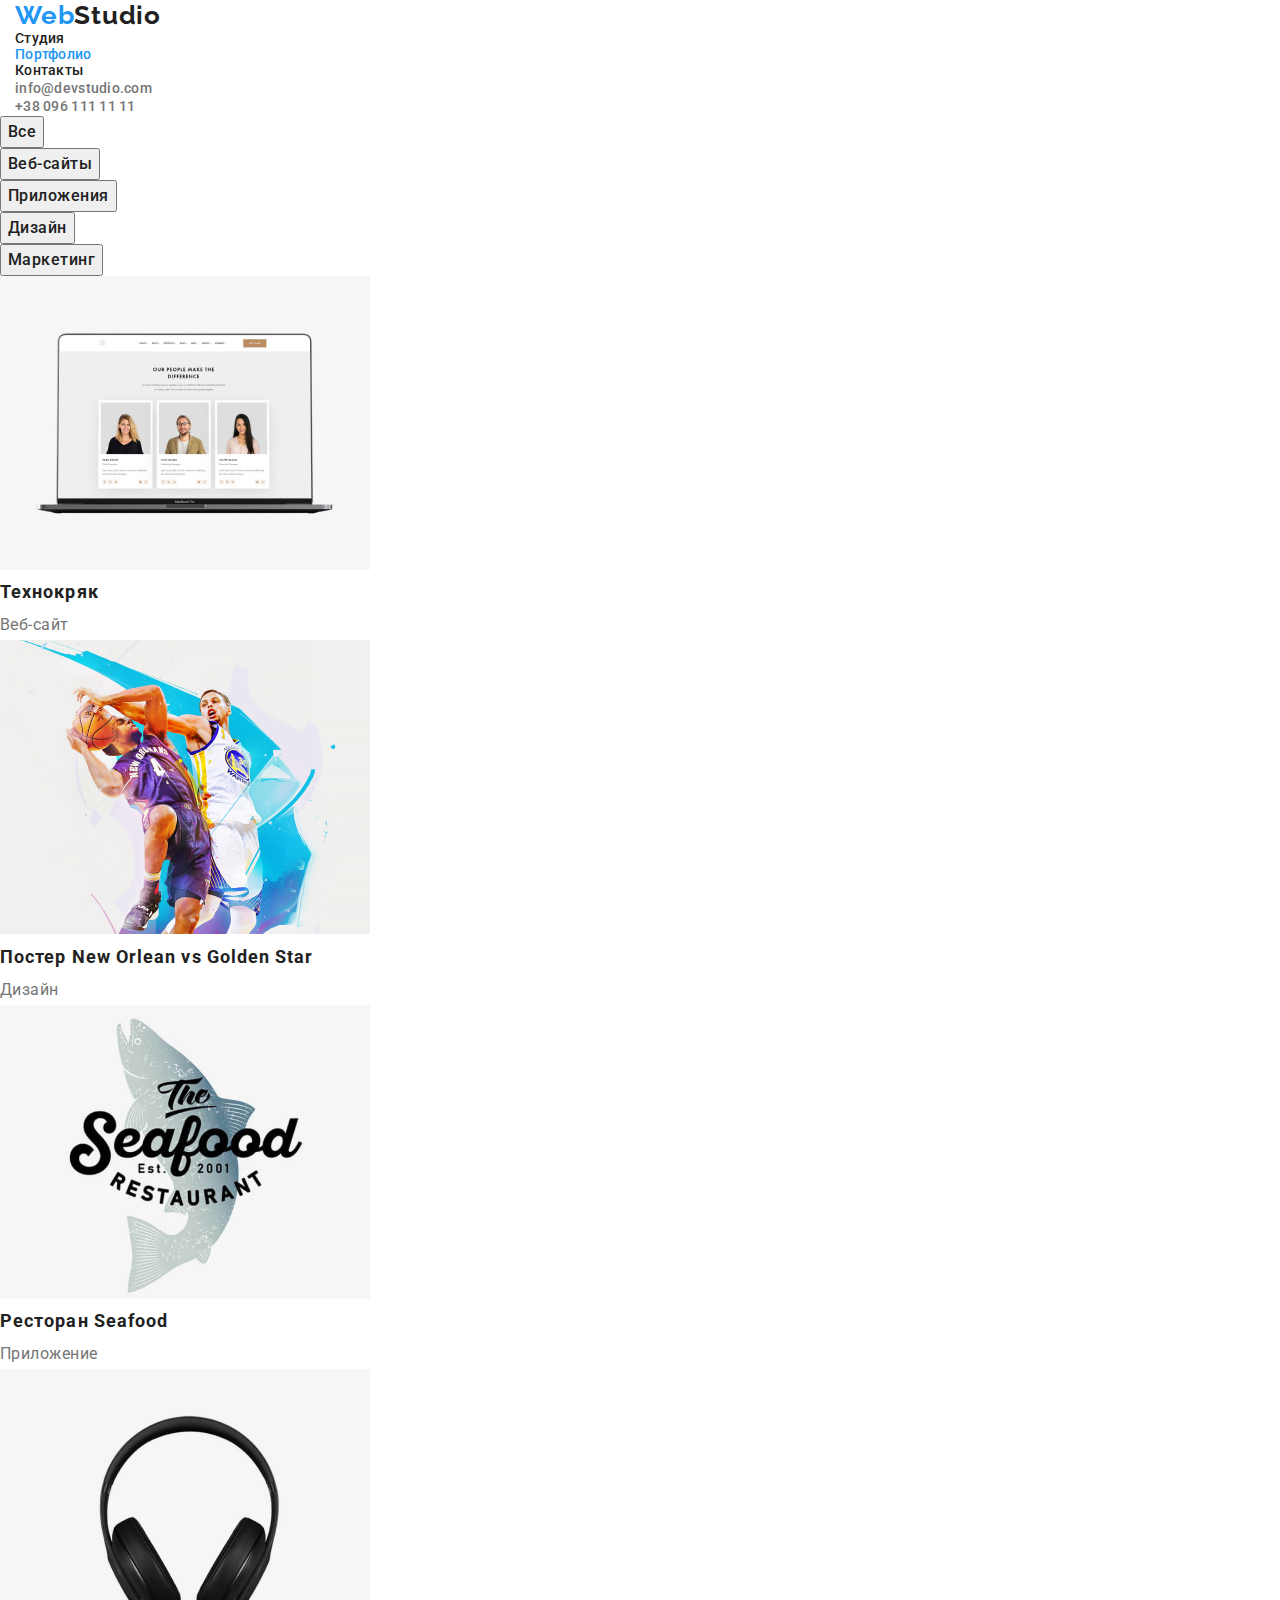
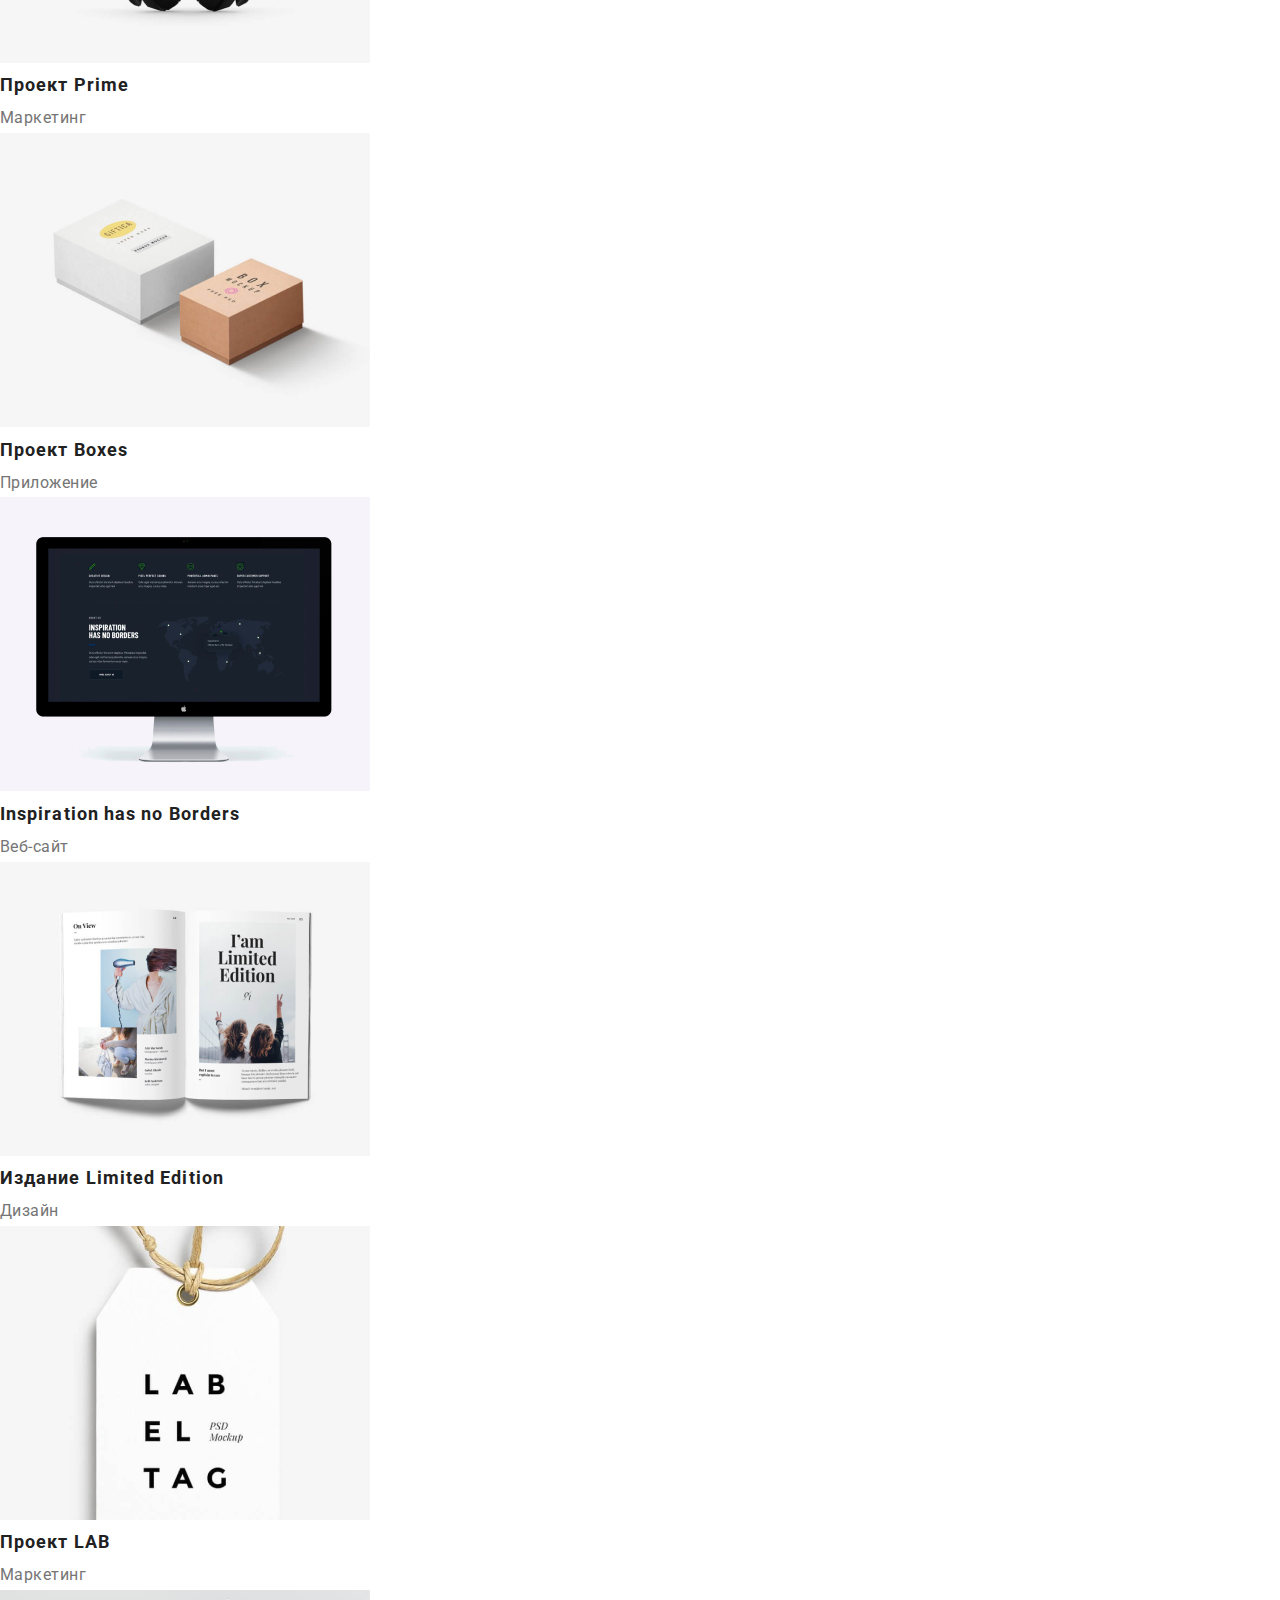
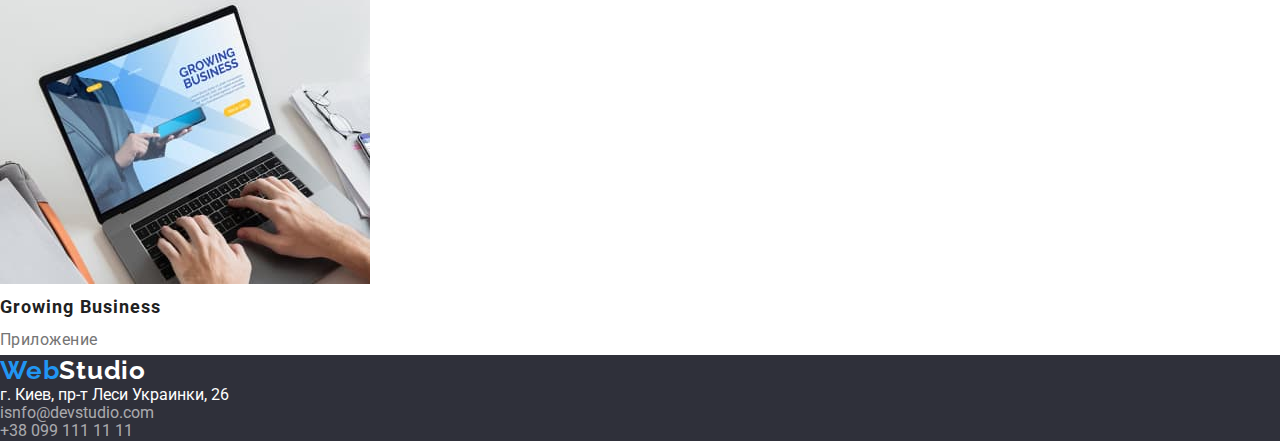
==== portfolio.html @ ba94e082 "1" ====
<!DOCTYPE html>
<html lang="ru">
  <head>
    <meta charset="UTF-8" />
    <meta http-equiv="X-UA-Compatible" content="IE=edge" />
    <meta name="viewport" content="width=device-width, initial-scale=1.0" />
    <title>Document</title>
    <link rel="preconnect" href="https://fonts.googleapis.com" />
    <link rel="preconnect" href="https://fonts.gstatic.com" crossorigin />
    <!-- <link rel="preconnect" href="https://fonts.googleapis.com" />
    <link rel="preconnect" href="https://fonts.gstatic.com" crossorigin /> -->
    <link
      href="https://fonts.googleapis.com/css2?family=Raleway:wght@700&family=Roboto:wght@400;500;700;900&display=swap"
      rel="stylesheet"
    />
    <link
      rel="stylesheet"
      href="https://cdnjs.cloudflare.com/ajax/libs/modern-normalize/1.1.0/modern-normalize.min.css"
    />
    <link rel="stylesheet" href="./css/stile.css" />
  </head>
  <body class="body">
    <header class="header">
      <div class="container">
        <nav class="navigation">
          <a href="" class="header-logo logo"
            ><span class="color-logo">Web</span>Studio</a
          >
          <ul class="header-list">
            <li class="header-item">
              <a href="./index.html" class="header-link">Студия</a>
            </li>
            <li class="header-item">
              <a href="./portfolio.html" class="header-link"
                ><span class="color-portfolio">Портфолио</span></a
              >
            </li>
            <li class="header-item">
              <a href="" class="header-link">Контакты</a>
            </li>
          </ul>
        </nav>
        <ul class="header-lis-contacts">
          <li class="header-item-contacts">
            <a href="mailto:info@devstudio.com" class="header-link-tel"
              >info@devstudio.com</a
            >
          </li>
          <li class="header-item-contacts">
            <a href="tel:+380961111111" class="header-link-tel"
              >+38 096 111 11 11</a
            >
          </li>
        </ul>
      </div>
    </header>
    <main>
      <section class="filter">
        <h1 class="visually-hidden">Фильтры</h1>
        <ul class="filter-list">
          <li class="filter-item">
            <button type="button" class="filter-btn">Все</button>
          </li>
          <li class="filter-item">
            <button type="button" class="filter-btn">Веб-сайты</button>
          </li>
          <li class="filter-item">
            <button type="button" class="filter-btn">Приложения</button>
          </li>
          <li class="filter-item">
            <button type="button" class="filter-btn">Дизайн</button>
          </li>
          <li class="filter-item">
            <button type="button" class="filter-btn">Маркетинг</button>
          </li>
        </ul>
        <ul class="content-list">
          <li class="content-item">
            <a href="">
              <img
                src="./images/Технокряк.jpg"
                alt="Фото команды проэкта"
                width="370"
                class="content-foto"
              />
              <h2 class="content-title">Технокряк</h2>
              <p class="content-text">Веб-сайт</p>
            </a>
          </li>
          <li class="content-item">
            <a href="">
              <img
                src="./images/постер.jpg"
                alt="Фото постера New Orlean vs Golden Star"
                width="370"
                class="content-foto"
              />
              <h2 class="content-title">Постер New Orlean vs Golden Star</h2>
              <p class="content-text">Дизайн</p>
            </a>
          </li>
          <li class="content-item">
            <a href="">
              <img
                src="./images/логотип.jpg"
                alt="Логотип ресторана Seafood"
                width="370"
                class="content-foto"
              />
              <h2 class="content-title">Ресторан Seafood</h2>
              <p class="content-text">Приложение</p>
            </a>
          </li>
          <li>
            <a href="">
              <img
                src="./images/наушники.jpg"
                alt="Фото наушников"
                width="370"
                class="content-foto"
              />
              <h2 class="content-title">Проект Prime</h2>
              <p class="content-text">Маркетинг</p>
            </a>
          </li>
          <li class="content-item">
            <a href="">
              <img
                src="./images/коробки.jpg"
                alt="Фото двух коробок"
                width="370"
                class="content-foto"
              />
              <h2 class="content-title">Проект Boxes</h2>
              <p class="content-text">Приложение</p>
            </a>
          </li>
          <li class="content-item">
            <a href="">
              <img
                src="./images/Экран-монитора.jpg"
                alt="Фото рабочей панели сайта"
                width="370"
                class="content-foto"
              />
              <h2 class="content-title">Inspiration has no Borders</h2>
              <p class="content-text">Веб-сайт</p>
            </a>
          </li>
          <li class="content-item">
            <a href="">
              <img
                src="./images/Страницы.jpg"
                alt="Фото двух страниц из книги"
                width="370"
                class="content-foto"
              />
              <h2 class="content-title">Издание Limited Edition</h2>
              <p class="content-text">Дизайн</p>
            </a>
          </li>
          <li class="content-item">
            <a href="">
              <img
                src="./images/Стилизованные-буквы.jpg"
                alt="Фото страницы с буквами со стилизированным шрифтом"
                width="370"
                class="content-foto"
              />
              <h2 class="content-title">Проект LAB</h2>
              <p class="content-text">Маркетинг</p>
            </a>
          </li>
          <li class="content-item">
            <a href="">
              <img
                src="./images/открытый-ноут.jpg"
                alt="Фото ноутбука с запущенным приложением"
                width="370"
                class="content-foto"
              />
              <h2 class="content-title">Growing Business</h2>
              <p class="content-text">Приложение</p>
            </a>
          </li>
        </ul>
      </section>
    </main>
    <footer class="footer">
      <a href="" class="footer-logo logo"
        ><span class="color-logo">Web</span>Studio</a
      >
      <address class="footer-address">
        <ul class="footer-list">
          <li class="footer-item">
            <a href="" class="footer-link-address"
              >г. Киев, пр-т Леси Украинки, 26</a
            >
          </li>
          <li class="footer-item">
            <a href="mailto:info@devstudio.com" class="footer-link"
              >isnfo@devstudio.com</a
            >
          </li>
          <li class="footer-item">
            <a href="tel:+380991111111" class="footer-link"
              >+38 099 111 11 11</a
            >
          </li>
        </ul>
      </address>
    </footer>
  </body>
</html>
---- css/stile.css ----
:root {
  --header-color-white: #ffffff;
  --header-color-black: #212121;
  --text-color-grey: #757575;
  --btn-color-blue: #2196f3;
  --fon-background-grey: #2f303a;
  --fon-background-white: #e5e5e5;
  --footer-link-color: rgba(255, 255, 255, 0.6);
}

.body {
  font-family: "Roboto", sans-serif;
  color: var(--text-color-grey);
}

/* index.html */
/* header */
a {
  text-decoration: none;
}

li {
  list-style-type: none;
}

p,
h1,
h2,
h3,
h4,
h5,
h6 {
  margin: 0;
}
ul {
  margin: 0;
  padding: 0;
}

.container {
  width: 1200px;
  padding-left: 15px;
  padding-right: 15px;
}
.visually-hidden {
  position: absolute;
  white-space: nowrap;
  width: 1px;
  height: 1px;
  overflow: hidden;
  border: 0;
  padding: 0;
  clip: rect(0 0 0 0);
  clip-path: inset(50%);
  margin: -1px;
}

.logo {
  font-family: "Raleway", sans-serif;
  font-weight: 700;
  font-size: 26px;
  line-height: 1.19;
  letter-spacing: 0.03em;
}

.header-logo {
  color: var(--header-color-black);
}
.color-logo {
  color: var(--btn-color-blue);
}

.header-link {
  font-weight: 500;
  font-size: 14px;
  line-height: 1.14;
  letter-spacing: 0.02em;
  color: var(--header-color-black);
}
.header-link:hover,
.header-link:focus,
.header-link:active {
  color: var(--btn-color-blue);
}

.header-link-tel {
  font-weight: 500;
  font-size: 14px;
  line-height: 1.14;
  letter-spacing: 0.02em;
  color: var(--text-color-grey);
}
.header-link-tel:hover,
.header-link-tel:focus,
.header-link-tel:active {
  color: var(--btn-color-blue);
}

.header-item {
  font-weight: 500;
  font-size: 14px;
  line-height: 1.14;
  letter-spacing: 0.02em;
  color: var(--text-color-grey);
}
/* hero */
.hero {
  background: var(--fon-background-grey);
}

.hero-title {
  font-weight: 900;
  font-size: 44px;
  line-height: 1.36;
  text-align: center;
  letter-spacing: 0.06em;
  text-transform: uppercase;
  color: var(--header-color-white);
}
.btn {
  font-family: inherit;
  font-weight: 700;
  font-size: 16px;
  line-height: 1.87;
  letter-spacing: 0.06em;
  color: var(--header-color-white);
  background-color: var(--btn-color-blue);
  cursor: pointer;
}

.btn:hover,
.filter-btn:hover,
.btn:focus,
.filter-btn:focus,
.btn:active,
.filter-btn:active {
  color: var(--header-color-white);
  background-color: var(--btn-color-blue);
}

/* benefits */

.benefits-our {
  font-weight: 700;
  font-size: 36px;
  line-height: 1.17;
  letter-spacing: 0.03em;
  color: var(--header-color-black);
}

.benefits-title {
  font-weight: 700;
  font-size: 14px;
  line-height: 1.14;
  letter-spacing: 0.03em;
  text-transform: uppercase;
  color: var(--header-color-black);
}

.benefits-text {
  font-weight: 400;
  font-size: 14px;
  line-height: 1.71;
  letter-spacing: 0.03em;
  color: var(--text-color-grey);
}
/* work */
.our-work {
  font-weight: 700;
  font-size: 36px;
  line-height: 1.17;
  letter-spacing: 0.03em;
  color: var(--header-color-black);
}

/* team */
.team-our {
  font-weight: 700;
  font-size: 36px;
  line-height: 1.17;
  letter-spacing: 0.03em;
  color: var(--header-color-black);
}
.team-name {
  font-weight: 500;
  font-size: 16px;
  line-height: 1.19;
  letter-spacing: 0.03em;
  color: var(--header-color-black);
}

.team-text {
  font-weight: 400;
  font-size: 16px;
  line-height: 1.19;
  letter-spacing: 0.03em;
  color: var(--text-color-grey);
}
/* footer */

.footer {
  background-color: var(--fon-background-grey);
}
.footer-address {
  font-style: normal;
}
.footer-link:hover,
.footer-link-address:hover,
.footer-link:focus,
.footer-link-address:focus,
.footer-link:active,
.footer-link-address:active {
  color: var(--btn-color-blue);
}
.footer-logo {
  color: var(--header-color-white);
}
.footer-link-address {
  color: var(--header-color-white);
}
.footer-link {
  color: var(--footer-link-color);
}

/* portfolio */
/* filter */
.filter-btn {
  font-family: inherit;
  font-weight: 500;
  font-size: 16px;
  line-height: 1.63;
  letter-spacing: 0.03em;
  color: #212121;
  cursor: pointer;
}

.color-portfolio {
  color: var(--btn-color-blue);
}

/* content */
.content-title {
  font-weight: 700;
  font-size: 18px;
  line-height: 2;
  letter-spacing: 0.06em;
  color: var(--header-color-black);
}
.content-text {
  font-size: 16px;
  line-height: 1.87;
  letter-spacing: 0.03em;
  color: var(--text-color-grey);
}
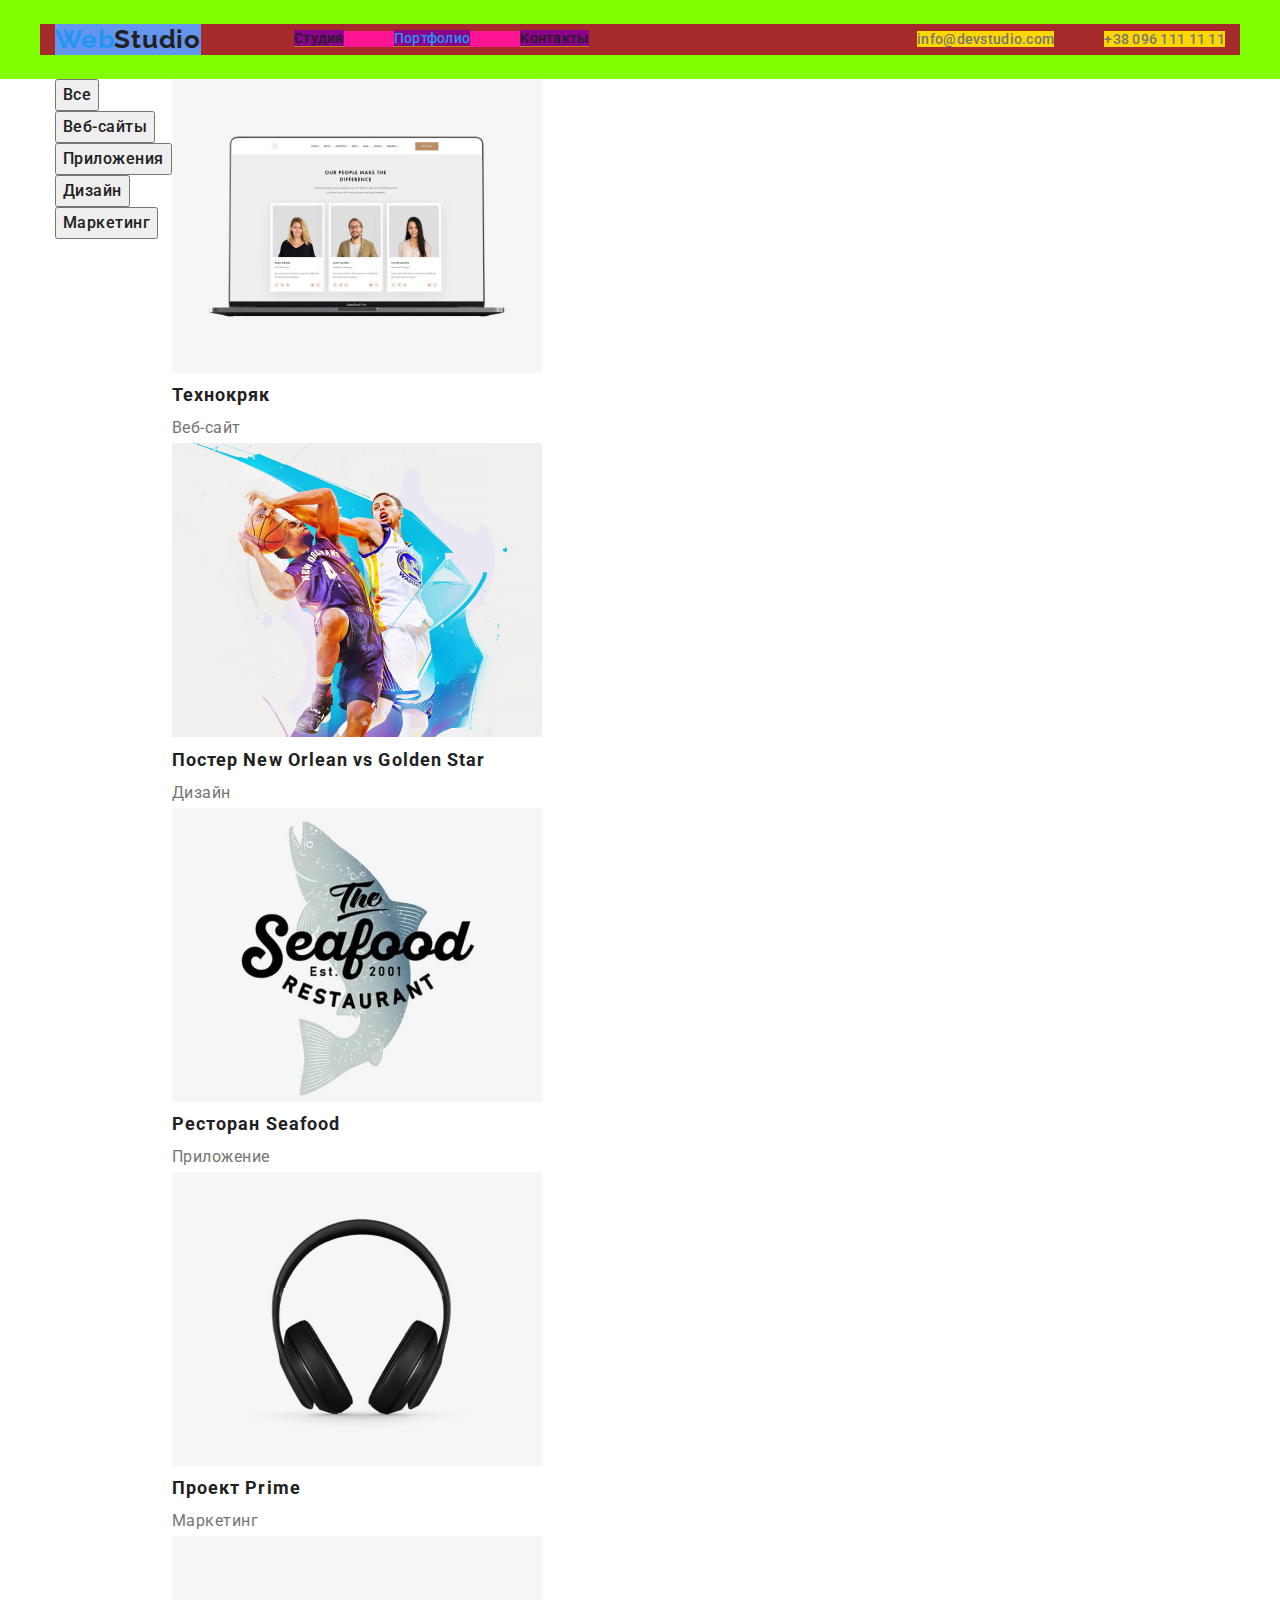
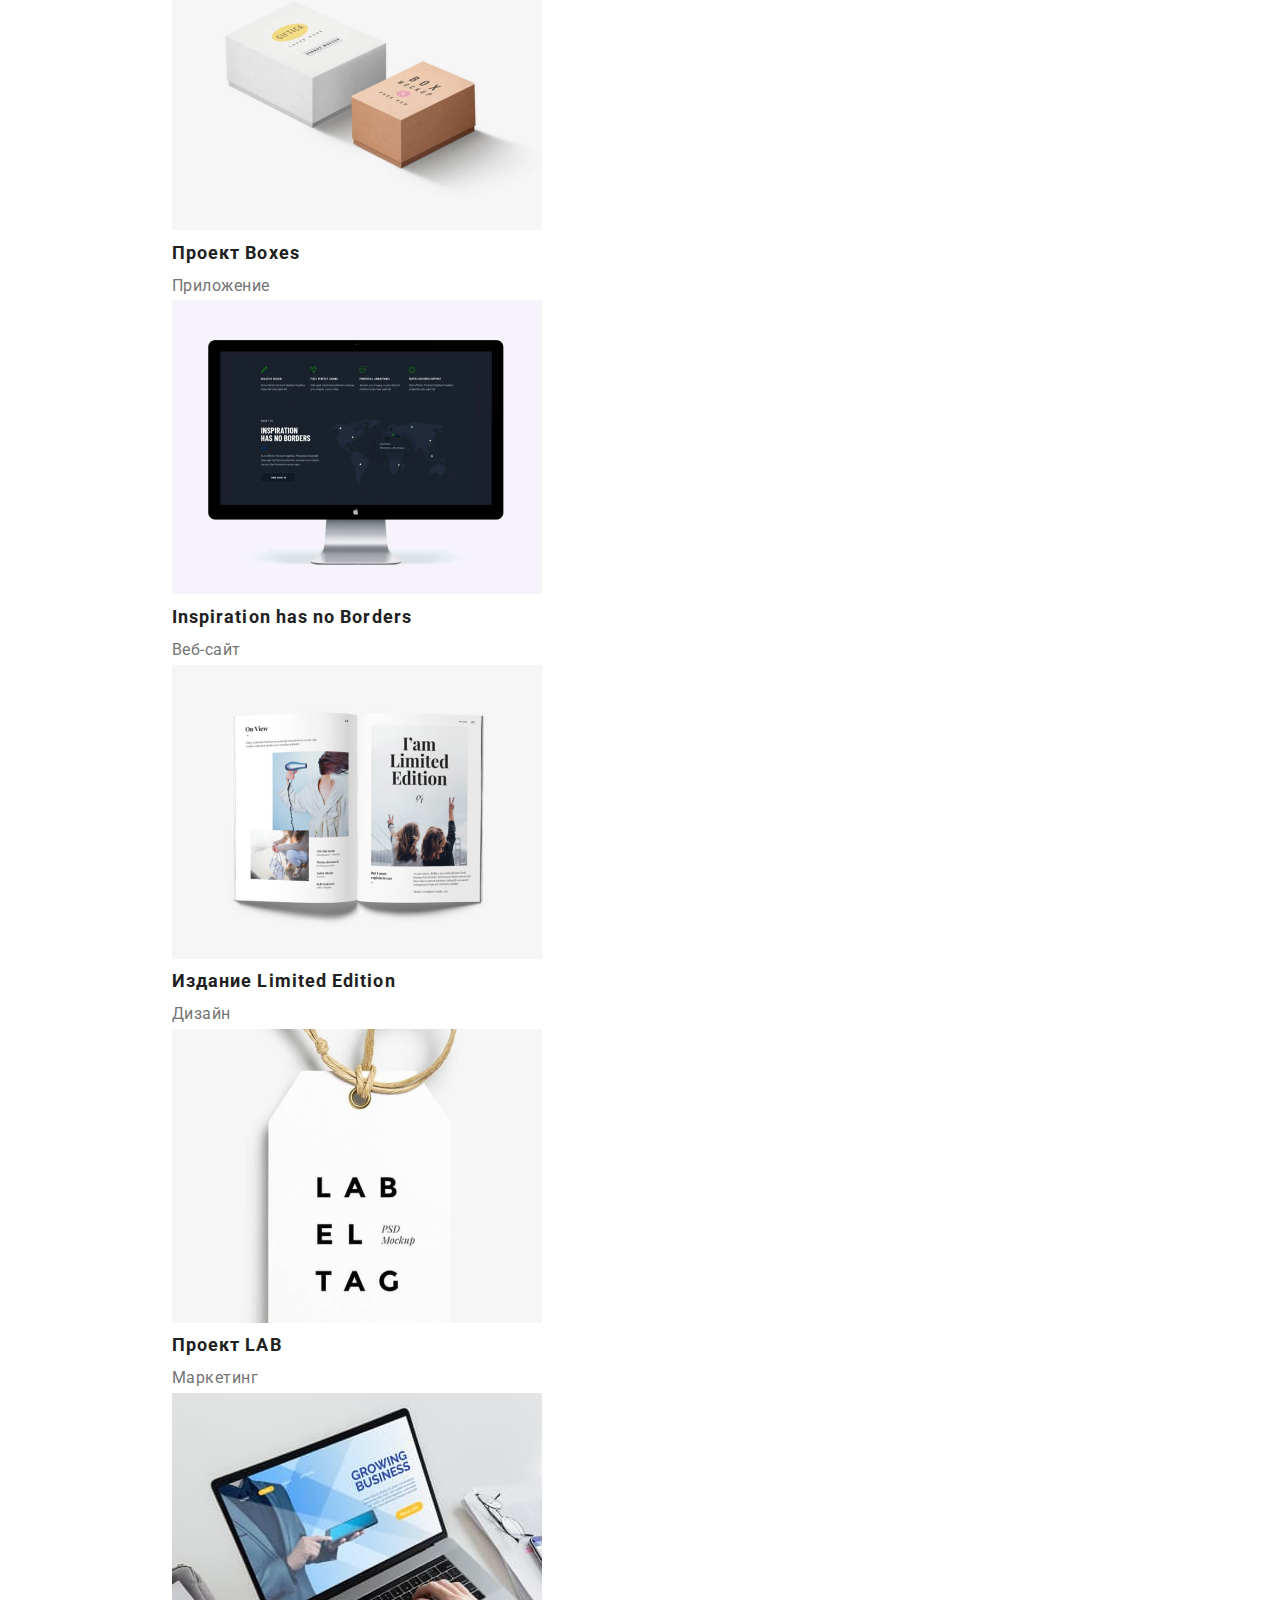
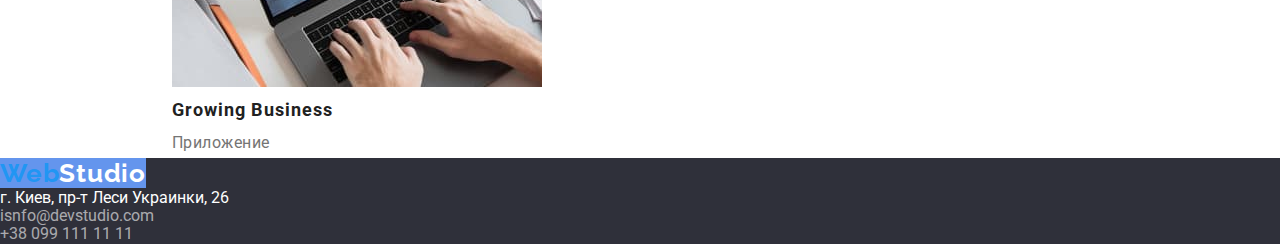
==== commit 7659fd1e: "2" ====
--- a/portfolio.html
+++ b/portfolio.html
@@ -5,17 +5,17 @@
     <meta http-equiv="X-UA-Compatible" content="IE=edge" />
     <meta name="viewport" content="width=device-width, initial-scale=1.0" />
     <title>Document</title>
+    <link
+      rel="stylesheet"
+      href="https://cdnjs.cloudflare.com/ajax/libs/modern-normalize/1.1.0/modern-normalize.min.css"
+    />
     <link rel="preconnect" href="https://fonts.googleapis.com" />
     <link rel="preconnect" href="https://fonts.gstatic.com" crossorigin />
-    <!-- <link rel="preconnect" href="https://fonts.googleapis.com" />
-    <link rel="preconnect" href="https://fonts.gstatic.com" crossorigin /> -->
+    <link rel="preconnect" href="https://fonts.googleapis.com" />
+    <link rel="preconnect" href="https://fonts.gstatic.com" crossorigin />
     <link
       href="https://fonts.googleapis.com/css2?family=Raleway:wght@700&family=Roboto:wght@400;500;700;900&display=swap"
       rel="stylesheet"
-    />
-    <link
-      rel="stylesheet"
-      href="https://cdnjs.cloudflare.com/ajax/libs/modern-normalize/1.1.0/modern-normalize.min.css"
     />
     <link rel="stylesheet" href="./css/stile.css" />
   </head>
@@ -40,7 +40,7 @@
             </li>
           </ul>
         </nav>
-        <ul class="header-lis-contacts">
+        <ul class="header-list-contacts">
           <li class="header-item-contacts">
             <a href="mailto:info@devstudio.com" class="header-link-tel"
               >info@devstudio.com</a
@@ -56,134 +56,136 @@
     </header>
     <main>
       <section class="filter">
-        <h1 class="visually-hidden">Фильтры</h1>
-        <ul class="filter-list">
-          <li class="filter-item">
-            <button type="button" class="filter-btn">Все</button>
-          </li>
-          <li class="filter-item">
-            <button type="button" class="filter-btn">Веб-сайты</button>
-          </li>
-          <li class="filter-item">
-            <button type="button" class="filter-btn">Приложения</button>
-          </li>
-          <li class="filter-item">
-            <button type="button" class="filter-btn">Дизайн</button>
-          </li>
-          <li class="filter-item">
-            <button type="button" class="filter-btn">Маркетинг</button>
-          </li>
-        </ul>
-        <ul class="content-list">
-          <li class="content-item">
-            <a href="">
-              <img
-                src="./images/Технокряк.jpg"
-                alt="Фото команды проэкта"
-                width="370"
-                class="content-foto"
-              />
-              <h2 class="content-title">Технокряк</h2>
-              <p class="content-text">Веб-сайт</p>
-            </a>
-          </li>
-          <li class="content-item">
-            <a href="">
-              <img
-                src="./images/постер.jpg"
-                alt="Фото постера New Orlean vs Golden Star"
-                width="370"
-                class="content-foto"
-              />
-              <h2 class="content-title">Постер New Orlean vs Golden Star</h2>
-              <p class="content-text">Дизайн</p>
-            </a>
-          </li>
-          <li class="content-item">
-            <a href="">
-              <img
-                src="./images/логотип.jpg"
-                alt="Логотип ресторана Seafood"
-                width="370"
-                class="content-foto"
-              />
-              <h2 class="content-title">Ресторан Seafood</h2>
-              <p class="content-text">Приложение</p>
-            </a>
-          </li>
-          <li>
-            <a href="">
-              <img
-                src="./images/наушники.jpg"
-                alt="Фото наушников"
-                width="370"
-                class="content-foto"
-              />
-              <h2 class="content-title">Проект Prime</h2>
-              <p class="content-text">Маркетинг</p>
-            </a>
-          </li>
-          <li class="content-item">
-            <a href="">
-              <img
-                src="./images/коробки.jpg"
-                alt="Фото двух коробок"
-                width="370"
-                class="content-foto"
-              />
-              <h2 class="content-title">Проект Boxes</h2>
-              <p class="content-text">Приложение</p>
-            </a>
-          </li>
-          <li class="content-item">
-            <a href="">
-              <img
-                src="./images/Экран-монитора.jpg"
-                alt="Фото рабочей панели сайта"
-                width="370"
-                class="content-foto"
-              />
-              <h2 class="content-title">Inspiration has no Borders</h2>
-              <p class="content-text">Веб-сайт</p>
-            </a>
-          </li>
-          <li class="content-item">
-            <a href="">
-              <img
-                src="./images/Страницы.jpg"
-                alt="Фото двух страниц из книги"
-                width="370"
-                class="content-foto"
-              />
-              <h2 class="content-title">Издание Limited Edition</h2>
-              <p class="content-text">Дизайн</p>
-            </a>
-          </li>
-          <li class="content-item">
-            <a href="">
-              <img
-                src="./images/Стилизованные-буквы.jpg"
-                alt="Фото страницы с буквами со стилизированным шрифтом"
-                width="370"
-                class="content-foto"
-              />
-              <h2 class="content-title">Проект LAB</h2>
-              <p class="content-text">Маркетинг</p>
-            </a>
-          </li>
-          <li class="content-item">
-            <a href="">
-              <img
-                src="./images/открытый-ноут.jpg"
-                alt="Фото ноутбука с запущенным приложением"
-                width="370"
-                class="content-foto"
-              />
-              <h2 class="content-title">Growing Business</h2>
-              <p class="content-text">Приложение</p>
-            </a>
-          </li>
-        </ul>
+        <div class="container-content">
+          <h1 class="visually-hidden">Фильтры</h1>
+          <ul class="filter-list">
+            <li class="filter-item">
+              <button type="button" class="filter-btn">Все</button>
+            </li>
+            <li class="filter-item">
+              <button type="button" class="filter-btn">Веб-сайты</button>
+            </li>
+            <li class="filter-item">
+              <button type="button" class="filter-btn">Приложения</button>
+            </li>
+            <li class="filter-item">
+              <button type="button" class="filter-btn">Дизайн</button>
+            </li>
+            <li class="filter-item">
+              <button type="button" class="filter-btn">Маркетинг</button>
+            </li>
+          </ul>
+          <ul class="content-list">
+            <li class="content-item">
+              <a href="">
+                <img
+                  src="./images/Технокряк.jpg"
+                  alt="Фото команды проэкта"
+                  width="370"
+                  class="content-foto"
+                />
+                <h2 class="content-title">Технокряк</h2>
+                <p class="content-text">Веб-сайт</p>
+              </a>
+            </li>
+            <li class="content-item">
+              <a href="">
+                <img
+                  src="./images/постер.jpg"
+                  alt="Фото постера New Orlean vs Golden Star"
+                  width="370"
+                  class="content-foto"
+                />
+                <h2 class="content-title">Постер New Orlean vs Golden Star</h2>
+                <p class="content-text">Дизайн</p>
+              </a>
+            </li>
+            <li class="content-item">
+              <a href="">
+                <img
+                  src="./images/логотип.jpg"
+                  alt="Логотип ресторана Seafood"
+                  width="370"
+                  class="content-foto"
+                />
+                <h2 class="content-title">Ресторан Seafood</h2>
+                <p class="content-text">Приложение</p>
+              </a>
+            </li>
+            <li>
+              <a href="">
+                <img
+                  src="./images/наушники.jpg"
+                  alt="Фото наушников"
+                  width="370"
+                  class="content-foto"
+                />
+                <h2 class="content-title">Проект Prime</h2>
+                <p class="content-text">Маркетинг</p>
+              </a>
+            </li>
+            <li class="content-item">
+              <a href="">
+                <img
+                  src="./images/коробки.jpg"
+                  alt="Фото двух коробок"
+                  width="370"
+                  class="content-foto"
+                />
+                <h2 class="content-title">Проект Boxes</h2>
+                <p class="content-text">Приложение</p>
+              </a>
+            </li>
+            <li class="content-item">
+              <a href="">
+                <img
+                  src="./images/Экран-монитора.jpg"
+                  alt="Фото рабочей панели сайта"
+                  width="370"
+                  class="content-foto"
+                />
+                <h2 class="content-title">Inspiration has no Borders</h2>
+                <p class="content-text">Веб-сайт</p>
+              </a>
+            </li>
+            <li class="content-item">
+              <a href="">
+                <img
+                  src="./images/Страницы.jpg"
+                  alt="Фото двух страниц из книги"
+                  width="370"
+                  class="content-foto"
+                />
+                <h2 class="content-title">Издание Limited Edition</h2>
+                <p class="content-text">Дизайн</p>
+              </a>
+            </li>
+            <li class="content-item">
+              <a href="">
+                <img
+                  src="./images/Стилизованные-буквы.jpg"
+                  alt="Фото страницы с буквами со стилизированным шрифтом"
+                  width="370"
+                  class="content-foto"
+                />
+                <h2 class="content-title">Проект LAB</h2>
+                <p class="content-text">Маркетинг</p>
+              </a>
+            </li>
+            <li class="content-item">
+              <a href="">
+                <img
+                  src="./images/открытый-ноут.jpg"
+                  alt="Фото ноутбука с запущенным приложением"
+                  width="370"
+                  class="content-foto"
+                />
+                <h2 class="content-title">Growing Business</h2>
+                <p class="content-text">Приложение</p>
+              </a>
+            </li>
+          </ul>
+        </div>
       </section>
     </main>
     <footer class="footer">
--- a/css/stile.css
+++ b/css/stile.css
@@ -13,8 +13,8 @@
   color: var(--text-color-grey);
 }
 
-/* index.html */
-/* header */
+/* different*/
+
 a {
   text-decoration: none;
 }
@@ -37,10 +37,20 @@
   padding: 0;
 }
 
+/* header */
 .container {
+  display: flex;
+  align-items: center;
   width: 1200px;
   padding-left: 15px;
   padding-right: 15px;
+  margin-left: auto;
+  margin-right: auto;
+  background-color: brown;
+}
+.navigation {
+  display: flex;
+  align-items: center;
 }
 .visually-hidden {
   position: absolute;
@@ -54,13 +64,18 @@
   clip-path: inset(50%);
   margin: -1px;
 }
-
+.header {
+  padding-top: 24px;
+  padding-bottom: 24px;
+  background-color: chartreuse;
+}
 .logo {
   font-family: "Raleway", sans-serif;
   font-weight: 700;
   font-size: 26px;
   line-height: 1.19;
   letter-spacing: 0.03em;
+  background-color: cornflowerblue;
 }
 
 .header-logo {
@@ -70,13 +85,39 @@
   color: var(--btn-color-blue);
 }
 
+.header-list {
+  display: flex;
+  margin-left: 93px;
+  background-color: deeppink;
+}
+.header-item {
+  font-weight: 500;
+  font-size: 14px;
+  line-height: 1.14;
+  letter-spacing: 0.02em;
+  color: var(--text-color-grey);
+  background-color: darkgoldenrod;
+}
+.header-list .header-item:not(:last-child) {
+  margin-right: 50px;
+}
+.header-list-contacts {
+  display: flex;
+  margin-left: auto;
+}
+.header-list-contacts .header-item-contacts:not(:last-child) {
+  margin-right: 50px;
+}
+
 .header-link {
   font-weight: 500;
   font-size: 14px;
   line-height: 1.14;
   letter-spacing: 0.02em;
   color: var(--header-color-black);
-}
+  background-color: darkmagenta;
+}
+
 .header-link:hover,
 .header-link:focus,
 .header-link:active {
@@ -89,6 +130,7 @@
   line-height: 1.14;
   letter-spacing: 0.02em;
   color: var(--text-color-grey);
+  background-color: gold;
 }
 .header-link-tel:hover,
 .header-link-tel:focus,
@@ -96,13 +138,7 @@
   color: var(--btn-color-blue);
 }
 
-.header-item {
-  font-weight: 500;
-  font-size: 14px;
-  line-height: 1.14;
-  letter-spacing: 0.02em;
-  color: var(--text-color-grey);
-}
+/* .index.html */
 /* hero */
 .hero {
   background: var(--fon-background-grey);
@@ -224,6 +260,14 @@
 
 /* portfolio */
 /* filter */
+.container-content {
+  width: 1200px;
+  padding-left: 15px;
+  padding-right: 15px;
+  margin-left: auto;
+  margin-right: auto;
+  display: flex;
+}
 .filter-btn {
   font-family: inherit;
   font-weight: 500;
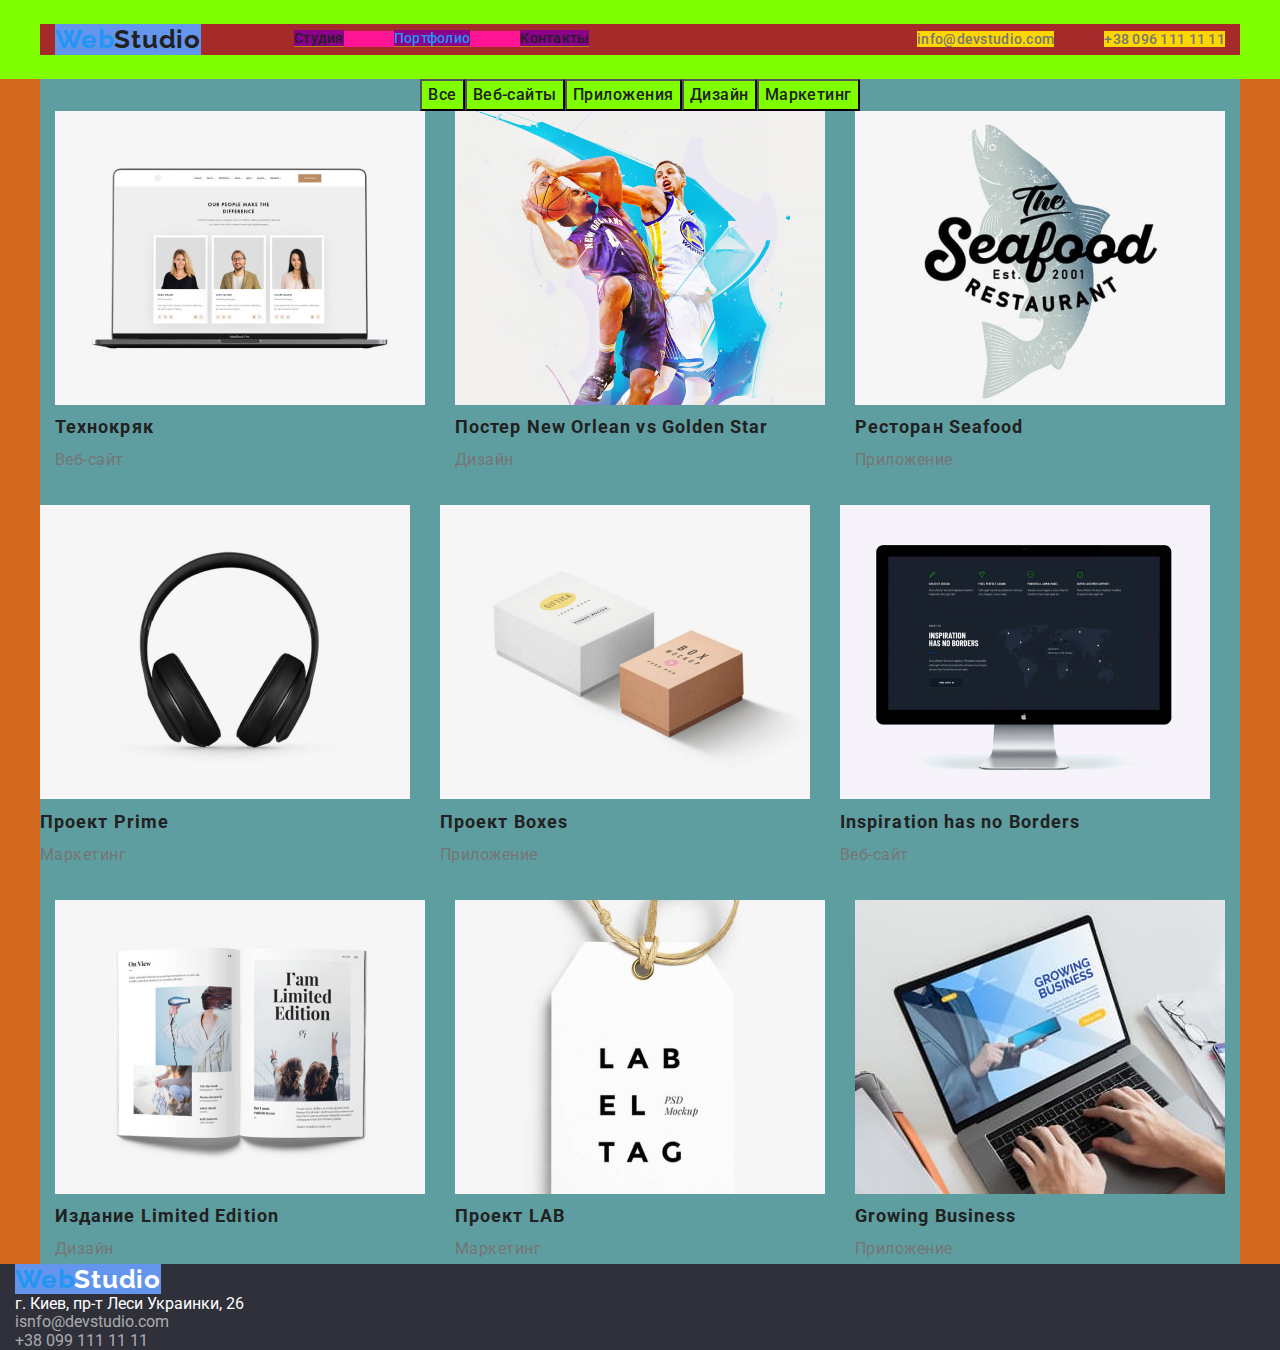
==== commit 79e438f5: "2" ====
--- a/portfolio.html
+++ b/portfolio.html
@@ -21,7 +21,7 @@
   </head>
   <body class="body">
     <header class="header">
-      <div class="container">
+      <div class="container header-container">
         <nav class="navigation">
           <a href="" class="header-logo logo"
             ><span class="color-logo">Web</span>Studio</a
@@ -59,8 +59,8 @@
         <div class="container-content">
           <h1 class="visually-hidden">Фильтры</h1>
           <ul class="filter-list">
-            <li class="filter-item">
-              <button type="button" class="filter-btn">Все</button>
+            <li class="">
+              <button type="button" class="filter-btn" c>Все</button>
             </li>
             <li class="filter-item">
               <button type="button" class="filter-btn">Веб-сайты</button>
@@ -189,28 +189,30 @@
       </section>
     </main>
     <footer class="footer">
-      <a href="" class="footer-logo logo"
-        ><span class="color-logo">Web</span>Studio</a
-      >
-      <address class="footer-address">
-        <ul class="footer-list">
-          <li class="footer-item">
-            <a href="" class="footer-link-address"
-              >г. Киев, пр-т Леси Украинки, 26</a
-            >
-          </li>
-          <li class="footer-item">
-            <a href="mailto:info@devstudio.com" class="footer-link"
-              >isnfo@devstudio.com</a
-            >
-          </li>
-          <li class="footer-item">
-            <a href="tel:+380991111111" class="footer-link"
-              >+38 099 111 11 11</a
-            >
-          </li>
-        </ul>
-      </address>
+      <div class="conteiner-footer">
+        <a href="" class="footer-logo logo"
+          ><span class="color-logo">Web</span>Studio</a
+        >
+        <address class="footer-address">
+          <ul class="footer-list">
+            <li class="footer-item">
+              <a href="" class="footer-link-address"
+                >г. Киев, пр-т Леси Украинки, 26</a
+              >
+            </li>
+            <li class="footer-item">
+              <a href="mailto:info@devstudio.com" class="footer-link"
+                >isnfo@devstudio.com</a
+              >
+            </li>
+            <li class="footer-item">
+              <a href="tel:+380991111111" class="footer-link"
+                >+38 099 111 11 11</a
+              >
+            </li>
+          </ul>
+        </address>
+      </div>
     </footer>
   </body>
 </html>
--- a/css/stile.css
+++ b/css/stile.css
@@ -48,6 +48,7 @@
   margin-right: auto;
   background-color: brown;
 }
+
 .navigation {
   display: flex;
   align-items: center;
@@ -79,6 +80,7 @@
 }
 
 .header-logo {
+  margin-right: 93px;
   color: var(--header-color-black);
 }
 .color-logo {
@@ -87,7 +89,6 @@
 
 .header-list {
   display: flex;
-  margin-left: 93px;
   background-color: deeppink;
 }
 .header-item {
@@ -232,10 +233,82 @@
   letter-spacing: 0.03em;
   color: var(--text-color-grey);
 }
+
+/* portfolio */
+/* filter */
+.filter {
+  background-color: chocolate;
+}
+.container-content {
+  width: 1200px;
+  padding-left: 15px;
+  padding-right: 15px;
+  margin-left: auto;
+  margin-right: auto;
+  background-color: cadetblue;
+}
+.filter-list {
+  display: flex;
+  flex-wrap: wrap;
+  justify-content: center;
+  align-items: center;
+}
+.filter-btn {
+  font-family: inherit;
+  font-weight: 500;
+  font-size: 16px;
+  line-height: 1.63;
+  letter-spacing: 0.03em;
+  color: #212121;
+  cursor: pointer;
+  background-color: chartreuse;
+}
+
+.color-portfolio {
+  color: var(--btn-color-blue);
+}
+
+/* content */
+.content-list {
+  display: flex;
+  flex-wrap: wrap;
+  justify-content: center;
+  margin-left: -30px;
+  margin-bottom: -30px;
+}
+.content-item {
+  width: 370px;
+  margin-left: 30px;
+  margin-bottom: 30px;
+}
+
+.content-title {
+  font-weight: 700;
+  font-size: 18px;
+  line-height: 2;
+  letter-spacing: 0.06em;
+  color: var(--header-color-black);
+}
+
+.content-text {
+  font-size: 16px;
+  line-height: 1.87;
+  letter-spacing: 0.03em;
+  color: var(--text-color-grey);
+}
+
 /* footer */
 
 .footer {
   background-color: var(--fon-background-grey);
+}
+.conteiner-footer {
+  width: 1200px;
+  padding-left: 15px;
+  padding-right: 15px;
+}
+.footer-logo {
+  margin-bottom: 20px;
 }
 .footer-address {
   font-style: normal;
@@ -257,42 +330,3 @@
 .footer-link {
   color: var(--footer-link-color);
 }
-
-/* portfolio */
-/* filter */
-.container-content {
-  width: 1200px;
-  padding-left: 15px;
-  padding-right: 15px;
-  margin-left: auto;
-  margin-right: auto;
-  display: flex;
-}
-.filter-btn {
-  font-family: inherit;
-  font-weight: 500;
-  font-size: 16px;
-  line-height: 1.63;
-  letter-spacing: 0.03em;
-  color: #212121;
-  cursor: pointer;
-}
-
-.color-portfolio {
-  color: var(--btn-color-blue);
-}
-
-/* content */
-.content-title {
-  font-weight: 700;
-  font-size: 18px;
-  line-height: 2;
-  letter-spacing: 0.06em;
-  color: var(--header-color-black);
-}
-.content-text {
-  font-size: 16px;
-  line-height: 1.87;
-  letter-spacing: 0.03em;
-  color: var(--text-color-grey);
-}
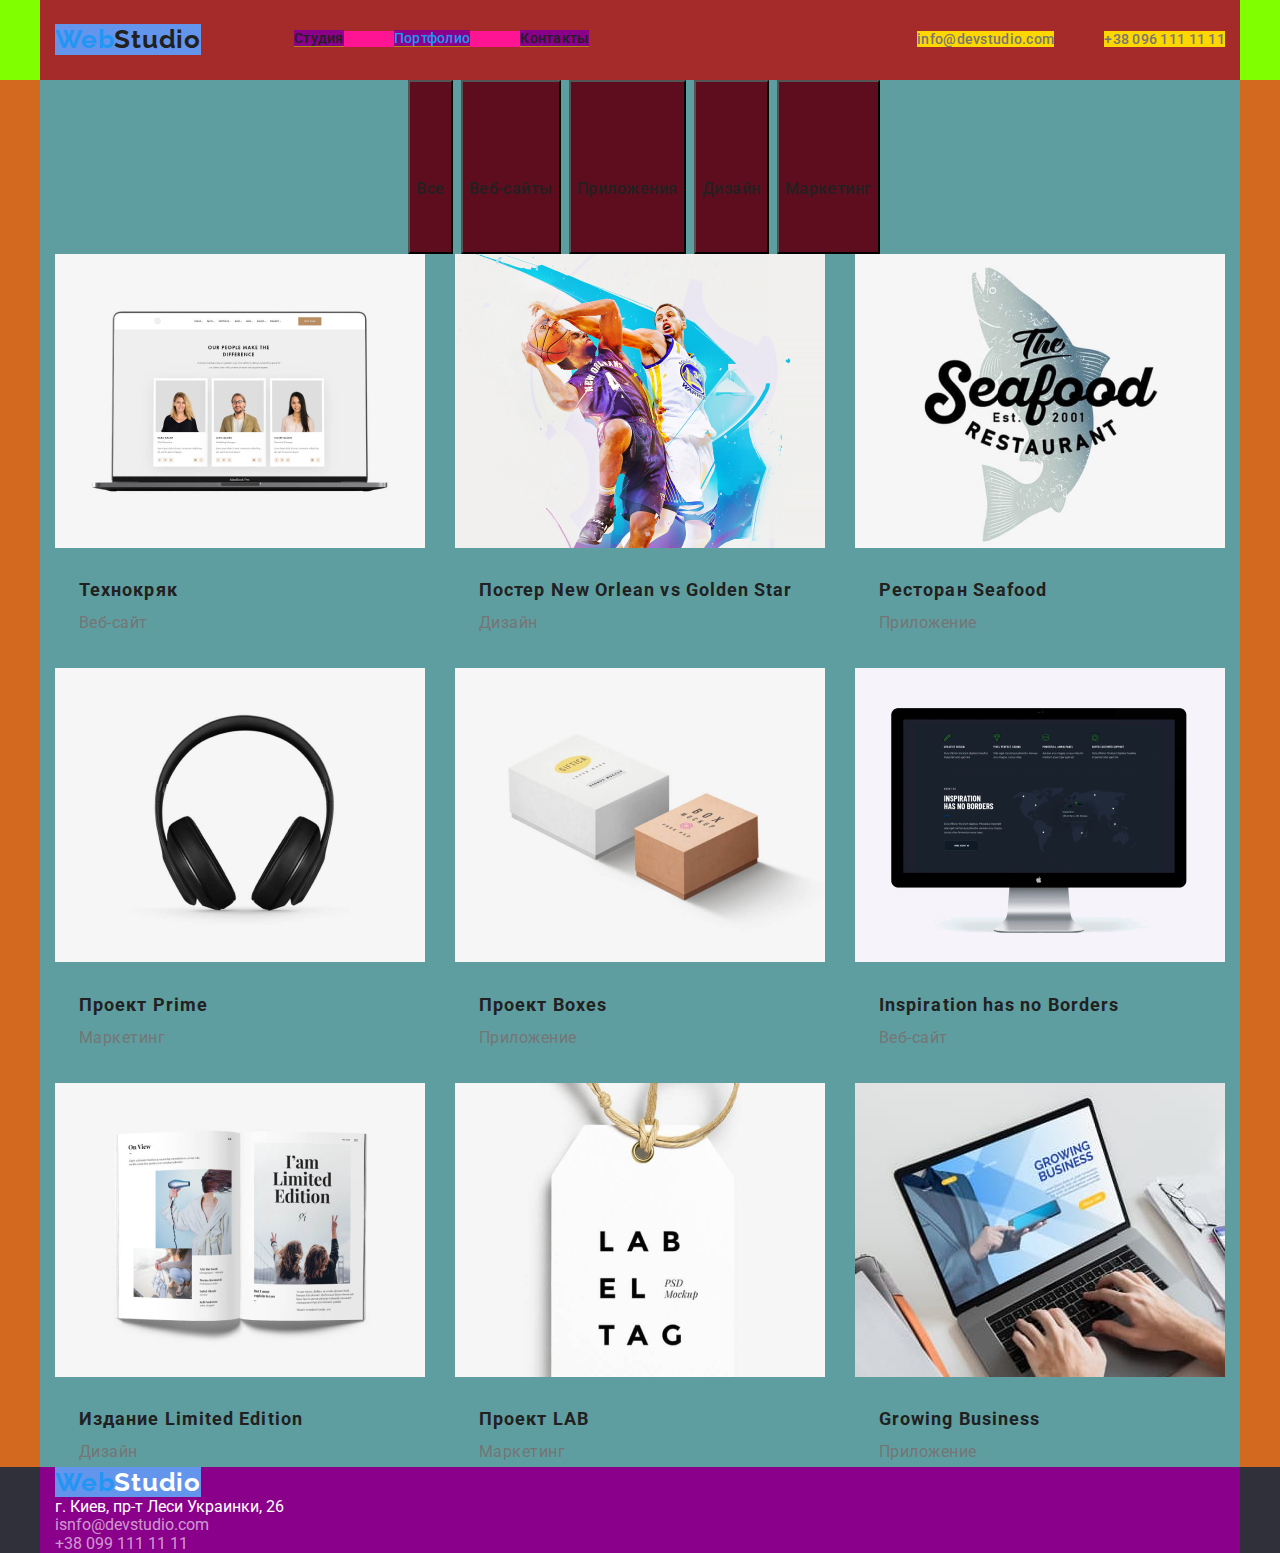
==== commit 13915398: "3" ====
--- a/portfolio.html
+++ b/portfolio.html
@@ -21,7 +21,7 @@
   </head>
   <body class="body">
     <header class="header">
-      <div class="container header-container">
+      <div class="container header-conteiner">
         <nav class="navigation">
           <a href="" class="header-logo logo"
             ><span class="color-logo">Web</span>Studio</a
@@ -32,7 +32,7 @@
             </li>
             <li class="header-item">
               <a href="./portfolio.html" class="header-link"
-                ><span class="color-portfolio">Портфолио</span></a
+                ><span class="color-studio">Портфолио</span></a
               >
             </li>
             <li class="header-item">
@@ -56,7 +56,7 @@
     </header>
     <main>
       <section class="filter">
-        <div class="container-content">
+        <div class="container container-content">
           <h1 class="visually-hidden">Фильтры</h1>
           <ul class="filter-list">
             <li class="">
@@ -112,7 +112,7 @@
                 <p class="content-text">Приложение</p>
               </a>
             </li>
-            <li>
+            <li class="content-item">
               <a href="">
                 <img
                   src="./images/наушники.jpg"
--- a/css/stile.css
+++ b/css/stile.css
@@ -14,45 +14,6 @@
 }
 
 /* different*/
-
-a {
-  text-decoration: none;
-}
-
-li {
-  list-style-type: none;
-}
-
-p,
-h1,
-h2,
-h3,
-h4,
-h5,
-h6 {
-  margin: 0;
-}
-ul {
-  margin: 0;
-  padding: 0;
-}
-
-/* header */
-.container {
-  display: flex;
-  align-items: center;
-  width: 1200px;
-  padding-left: 15px;
-  padding-right: 15px;
-  margin-left: auto;
-  margin-right: auto;
-  background-color: brown;
-}
-
-.navigation {
-  display: flex;
-  align-items: center;
-}
 .visually-hidden {
   position: absolute;
   white-space: nowrap;
@@ -65,10 +26,50 @@
   clip-path: inset(50%);
   margin: -1px;
 }
+a {
+  text-decoration: none;
+}
+
+li {
+  list-style-type: none;
+}
+
+p,
+h1,
+h2,
+h3,
+h4,
+h5,
+h6 {
+  margin: 0;
+}
+ul {
+  margin: 0;
+  padding: 0;
+}
+
+/* header */
+.container {
+  width: 1200px;
+  padding-left: 15px;
+  padding-right: 15px;
+  margin-left: auto;
+  margin-right: auto;
+}
+.header-conteiner {
+  display: flex;
+  align-items: center;
+  padding-top: 24px;
+  padding-bottom: 25px;
+  background-color: brown;
+}
 .header {
-  padding-top: 24px;
-  padding-bottom: 24px;
   background-color: chartreuse;
+}
+
+.navigation {
+  display: flex;
+  align-items: center;
 }
 .logo {
   font-family: "Raleway", sans-serif;
@@ -78,7 +79,6 @@
   letter-spacing: 0.03em;
   background-color: cornflowerblue;
 }
-
 .header-logo {
   margin-right: 93px;
   color: var(--header-color-black);
@@ -118,7 +118,9 @@
   color: var(--header-color-black);
   background-color: darkmagenta;
 }
-
+.color-studio {
+  color: var(--btn-color-blue);
+}
 .header-link:hover,
 .header-link:focus,
 .header-link:active {
@@ -240,72 +242,79 @@
   background-color: chocolate;
 }
 .container-content {
+  background-color: cadetblue;
+}
+.filter-list {
+  display: flex;
+  flex-wrap: wrap;
+  justify-content: center;
+}
+.filter-btn {
+  margin-left: 8px;
+  padding-top: 94px;
+  padding-bottom: 50px;
+  font-family: inherit;
+  font-weight: 500;
+  font-size: 16px;
+  line-height: 1.63;
+  letter-spacing: 0.03em;
+  color: #212121;
+  cursor: pointer;
+  background-color: rgb(94, 13, 31);
+}
+
+.color-portfolio {
+  color: var(--btn-color-blue);
+}
+
+.filter-list .filter-btn:not(:last-child) {
+  margin-left: 8px;
+}
+/* content */
+.content-list {
+  display: flex;
+  justify-content: space-around;
+  flex-wrap: wrap;
+  justify-content: center;
+  margin-left: -30px;
+  margin-bottom: -30px;
+}
+.content-item {
+  width: calc((100%- 90px) / 3);
+  margin-left: 30px;
+  margin-bottom: 30px;
+}
+
+.content-title {
+  padding-top: 20px;
+  padding-left: 24px;
+  font-weight: 700;
+  font-size: 18px;
+  line-height: 2;
+  letter-spacing: 0.06em;
+  color: var(--header-color-black);
+}
+
+.content-text {
+  padding-left: 24px;
+  font-size: 16px;
+  line-height: 1.87;
+  letter-spacing: 0.03em;
+  color: var(--text-color-grey);
+}
+
+/* footer */
+
+.footer {
+  background-color: var(--fon-background-grey);
+}
+.conteiner-footer {
   width: 1200px;
   padding-left: 15px;
   padding-right: 15px;
   margin-left: auto;
   margin-right: auto;
-  background-color: cadetblue;
-}
-.filter-list {
-  display: flex;
-  flex-wrap: wrap;
-  justify-content: center;
-  align-items: center;
-}
-.filter-btn {
-  font-family: inherit;
-  font-weight: 500;
-  font-size: 16px;
-  line-height: 1.63;
-  letter-spacing: 0.03em;
-  color: #212121;
-  cursor: pointer;
-  background-color: chartreuse;
-}
-
-.color-portfolio {
-  color: var(--btn-color-blue);
-}
-
-/* content */
-.content-list {
-  display: flex;
-  flex-wrap: wrap;
-  justify-content: center;
-  margin-left: -30px;
-  margin-bottom: -30px;
-}
-.content-item {
-  width: 370px;
-  margin-left: 30px;
-  margin-bottom: 30px;
-}
-
-.content-title {
-  font-weight: 700;
-  font-size: 18px;
-  line-height: 2;
-  letter-spacing: 0.06em;
-  color: var(--header-color-black);
-}
-
-.content-text {
-  font-size: 16px;
-  line-height: 1.87;
-  letter-spacing: 0.03em;
-  color: var(--text-color-grey);
-}
-
-/* footer */
-
-.footer {
-  background-color: var(--fon-background-grey);
-}
-.conteiner-footer {
-  width: 1200px;
-  padding-left: 15px;
-  padding-right: 15px;
+  background-color: darkmagenta;
 }
 .footer-logo {
   margin-bottom: 20px;
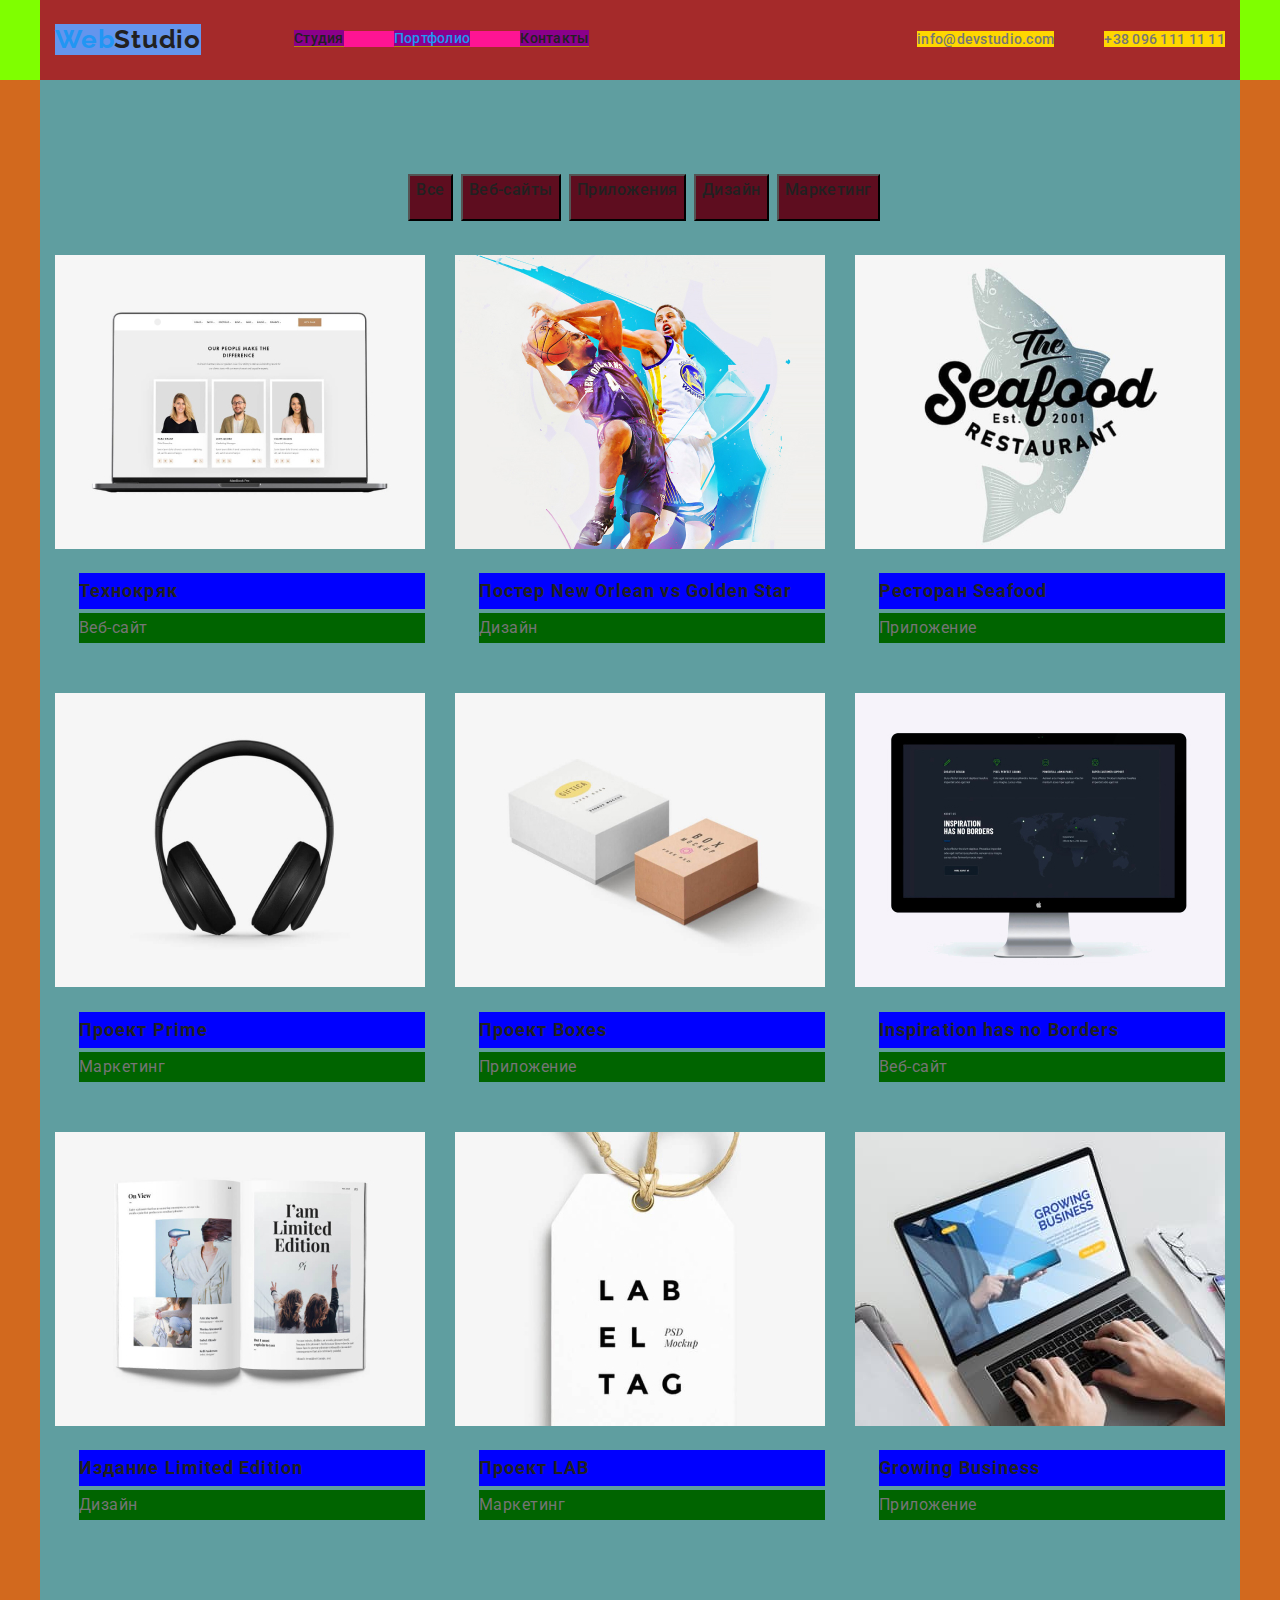
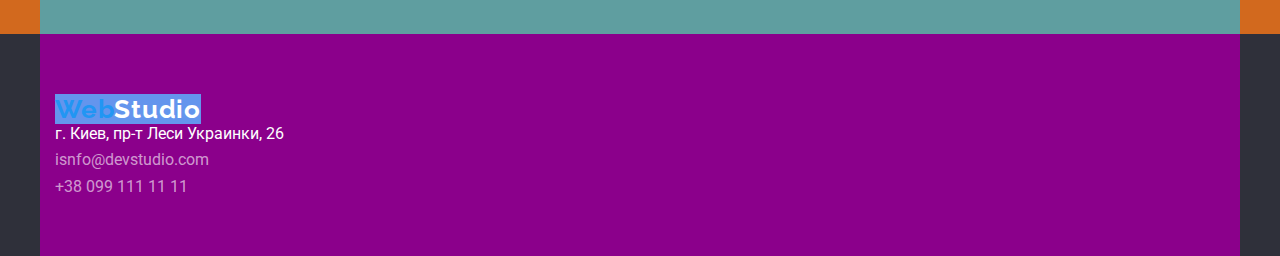
==== commit d2ea3a93: "xalf" ====
--- a/portfolio.html
+++ b/portfolio.html
@@ -205,7 +205,7 @@
                 >isnfo@devstudio.com</a
               >
             </li>
-            <li class="footer-item">
+            <li class="footer-itemfooter-item">
               <a href="tel:+380991111111" class="footer-link"
                 >+38 099 111 11 11</a
               >
--- a/css/stile.css
+++ b/css/stile.css
@@ -55,6 +55,7 @@
   padding-right: 15px;
   margin-left: auto;
   margin-right: auto;
+  background-color: darkred;
 }
 .header-conteiner {
   display: flex;
@@ -148,6 +149,10 @@
 }
 
 .hero-title {
+  width: 696px;
+  margin: 0 auto;
+  padding-top: 200px;
+  padding-bottom: 280px;
   font-weight: 900;
   font-size: 44px;
   line-height: 1.36;
@@ -157,6 +162,9 @@
   color: var(--header-color-white);
 }
 .btn {
+  display: inline-block;
+  width: 200px;
+  margin: 0 auto;
   font-family: inherit;
   font-weight: 700;
   font-size: 16px;
@@ -242,17 +250,19 @@
   background-color: chocolate;
 }
 .container-content {
+  padding-top: 94px;
+  padding-bottom: 94px;
   background-color: cadetblue;
 }
 .filter-list {
   display: flex;
   flex-wrap: wrap;
   justify-content: center;
+  margin-bottom: 34px;
 }
 .filter-btn {
   margin-left: 8px;
-  padding-top: 94px;
-  padding-bottom: 50px;
+  padding-bottom: 16px;
   font-family: inherit;
   font-weight: 500;
   font-size: 16px;
@@ -286,21 +296,25 @@
 }
 
 .content-title {
-  padding-top: 20px;
-  padding-left: 24px;
+  margin-top: 20px;
+  margin-bottom: 4px;
+  margin-left: 24px;
   font-weight: 700;
   font-size: 18px;
   line-height: 2;
   letter-spacing: 0.06em;
   color: var(--header-color-black);
+  background-color: blue;
 }
 
 .content-text {
-  padding-left: 24px;
+  margin-left: 24px;
+  margin-bottom: 20px;
   font-size: 16px;
   line-height: 1.87;
   letter-spacing: 0.03em;
   color: var(--text-color-grey);
+  background-color: darkgreen;
 }
 
 /* footer */
@@ -312,6 +326,8 @@
   width: 1200px;
   padding-left: 15px;
   padding-right: 15px;
+  padding-bottom: 60px;
+  padding-top: 60px;
   margin-left: auto;
   margin-right: auto;
   background-color: darkmagenta;
@@ -322,6 +338,10 @@
 .footer-address {
   font-style: normal;
 }
+.footer-item:not(:last-child) {
+  margin-bottom: 8px;
+}
+
 .footer-link:hover,
 .footer-link-address:hover,
 .footer-link:focus,
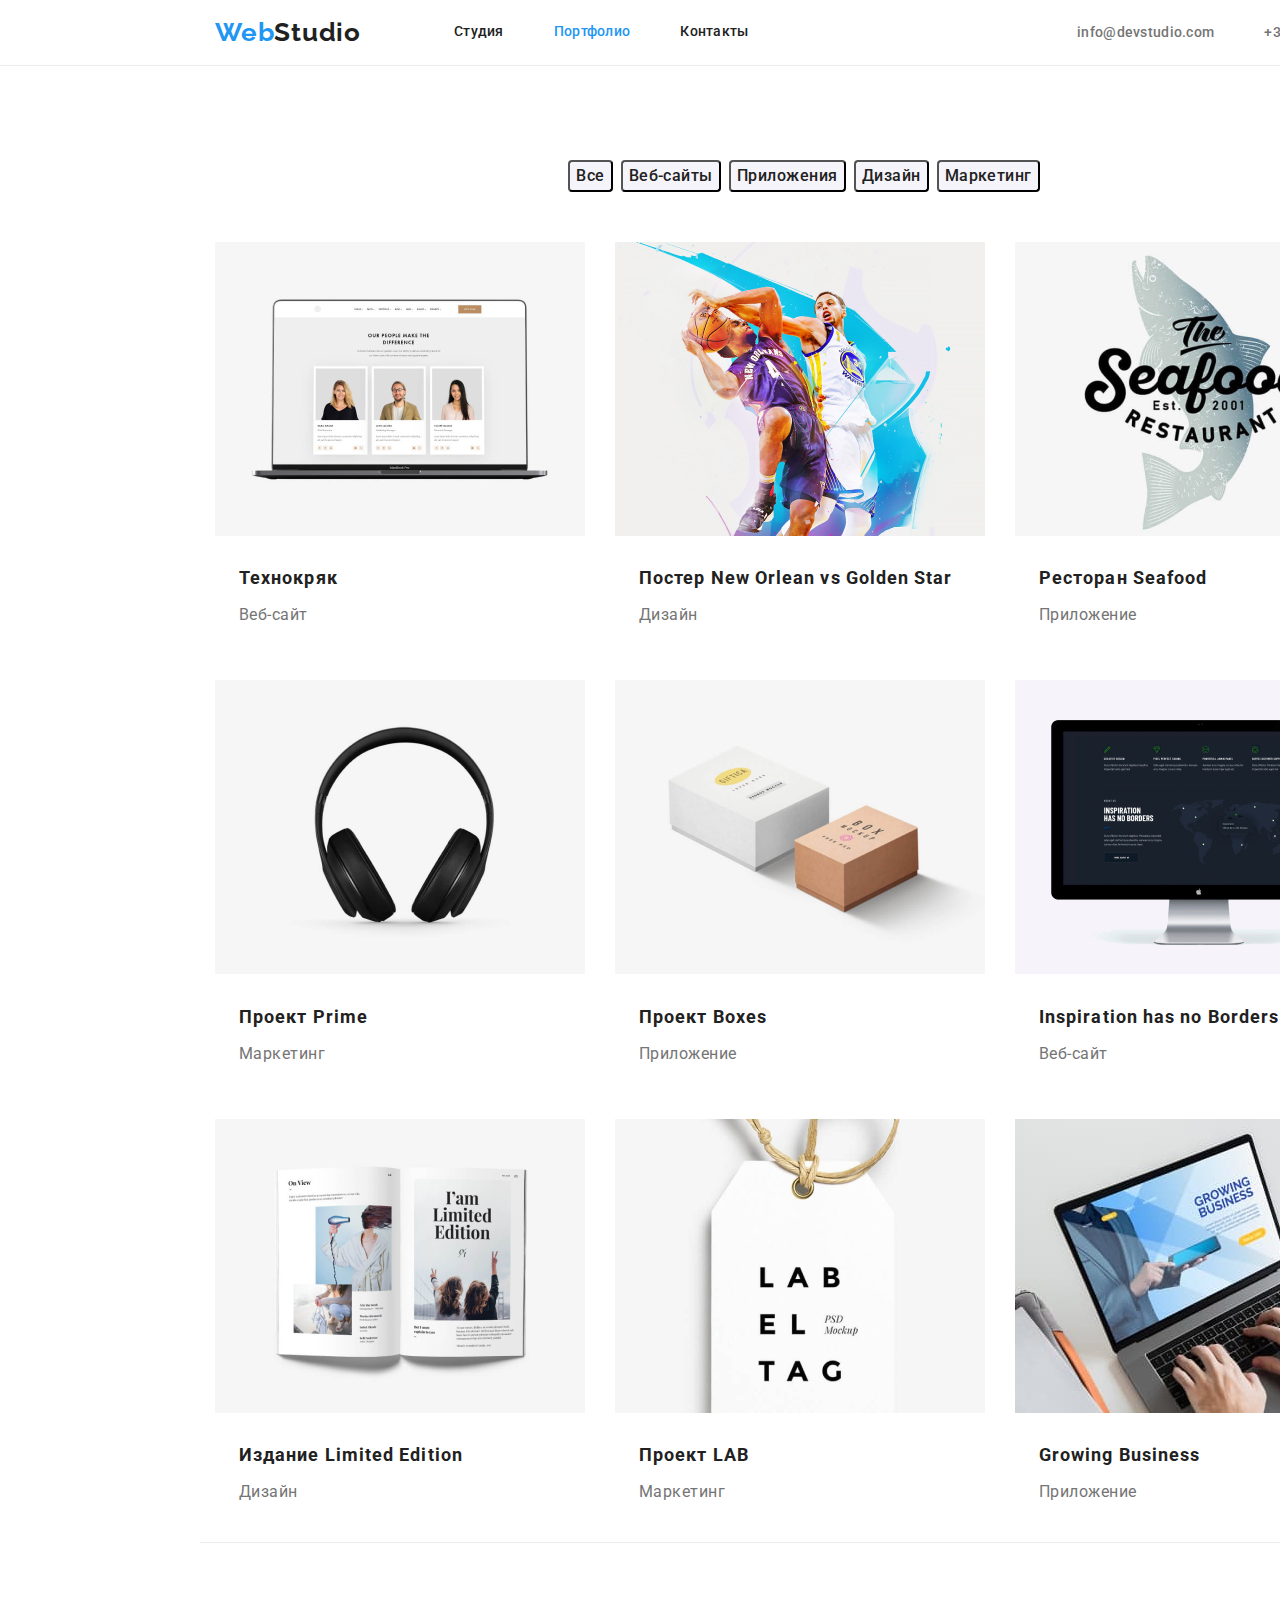
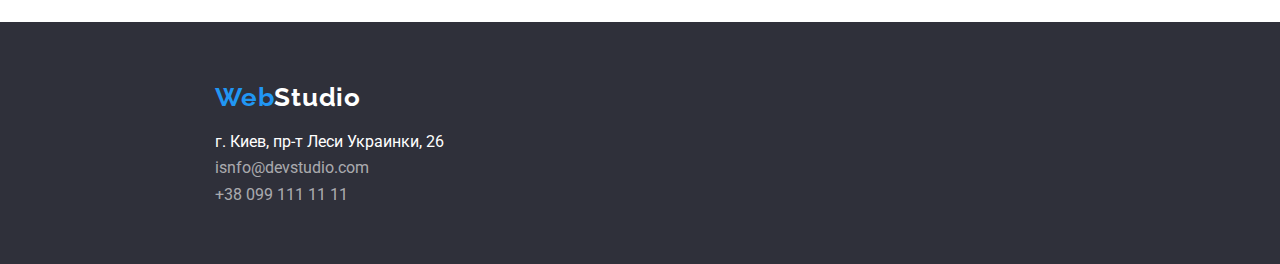
==== commit 59746b8e: "Finish" ====
--- a/portfolio.html
+++ b/portfolio.html
@@ -60,7 +60,7 @@
           <h1 class="visually-hidden">Фильтры</h1>
           <ul class="filter-list">
             <li class="">
-              <button type="button" class="filter-btn" c>Все</button>
+              <button type="button" class="filter-btn">Все</button>
             </li>
             <li class="filter-item">
               <button type="button" class="filter-btn">Веб-сайты</button>
@@ -205,7 +205,7 @@
                 >isnfo@devstudio.com</a
               >
             </li>
-            <li class="footer-itemfooter-item">
+            <li class="footer-item">
               <a href="tel:+380991111111" class="footer-link"
                 >+38 099 111 11 11</a
               >
--- a/css/stile.css
+++ b/css/stile.css
@@ -55,17 +55,14 @@
   padding-right: 15px;
   margin-left: auto;
   margin-right: auto;
-  background-color: darkred;
 }
 .header-conteiner {
   display: flex;
   align-items: center;
-  padding-top: 24px;
-  padding-bottom: 25px;
-  background-color: brown;
 }
 .header {
-  background-color: chartreuse;
+  width: 1600px;
+  border-bottom: 1px solid #ececec;
 }
 
 .navigation {
@@ -78,7 +75,6 @@
   font-size: 26px;
   line-height: 1.19;
   letter-spacing: 0.03em;
-  background-color: cornflowerblue;
 }
 .header-logo {
   margin-right: 93px;
@@ -90,7 +86,6 @@
 
 .header-list {
   display: flex;
-  background-color: deeppink;
 }
 .header-item {
   font-weight: 500;
@@ -98,7 +93,6 @@
   line-height: 1.14;
   letter-spacing: 0.02em;
   color: var(--text-color-grey);
-  background-color: darkgoldenrod;
 }
 .header-list .header-item:not(:last-child) {
   margin-right: 50px;
@@ -112,12 +106,14 @@
 }
 
 .header-link {
+  display: block;
+  padding-top: 24px;
+  padding-bottom: 25px;
   font-weight: 500;
   font-size: 14px;
   line-height: 1.14;
   letter-spacing: 0.02em;
   color: var(--header-color-black);
-  background-color: darkmagenta;
 }
 .color-studio {
   color: var(--btn-color-blue);
@@ -129,12 +125,12 @@
 }
 
 .header-link-tel {
+  display: block;
   font-weight: 500;
   font-size: 14px;
   line-height: 1.14;
   letter-spacing: 0.02em;
   color: var(--text-color-grey);
-  background-color: gold;
 }
 .header-link-tel:hover,
 .header-link-tel:focus,
@@ -145,26 +141,35 @@
 /* .index.html */
 /* hero */
 .hero {
+  width: 1600px;
   background: var(--fon-background-grey);
 }
 
+.container-hero {
+  padding-top: 200px;
+  padding-bottom: 200px;
+}
 .hero-title {
+  display: block;
   width: 696px;
   margin: 0 auto;
-  padding-top: 200px;
-  padding-bottom: 280px;
+  text-align: center;
   font-weight: 900;
   font-size: 44px;
   line-height: 1.36;
-  text-align: center;
   letter-spacing: 0.06em;
   text-transform: uppercase;
   color: var(--header-color-white);
 }
+
 .btn {
-  display: inline-block;
+  display: block;
   width: 200px;
   margin: 0 auto;
+  text-align: center;
+  margin-top: 30px;
+  border-radius: 4px;
+
   font-family: inherit;
   font-weight: 700;
   font-size: 16px;
@@ -186,6 +191,9 @@
 }
 
 /* benefits */
+.benefits {
+  width: 1600px;
+}
 
 .benefits-our {
   font-weight: 700;
@@ -194,8 +202,16 @@
   letter-spacing: 0.03em;
   color: var(--header-color-black);
 }
-
+.benefits-list {
+  display: flex;
+  padding-top: 94px;
+  padding-bottom: 74px;
+}
+.benefits-item:not(:last-child) {
+  margin-right: 30px;
+}
 .benefits-title {
+  margin-bottom: 10px;
   font-weight: 700;
   font-size: 14px;
   line-height: 1.14;
@@ -212,31 +228,66 @@
   color: var(--text-color-grey);
 }
 /* work */
+.work {
+  width: 1600px;
+}
+
 .our-work {
+  text-align: center;
+  padding-bottom: 50px;
   font-weight: 700;
   font-size: 36px;
   line-height: 1.17;
   letter-spacing: 0.03em;
   color: var(--header-color-black);
 }
-
+.work-list {
+  display: flex;
+  padding-bottom: 94px;
+}
+.work-item:not(:last-child) {
+  margin-right: 30px;
+}
 /* team */
+.team {
+  width: 1600px;
+}
 .team-our {
+  padding-top: 94px;
+  padding-bottom: 50px;
+  text-align: center;
   font-weight: 700;
   font-size: 36px;
   line-height: 1.17;
   letter-spacing: 0.03em;
   color: var(--header-color-black);
 }
+.team-list {
+  display: flex;
+}
+.team-item {
+  padding-bottom: 94px;
+}
+.team-item:not(:last-child) {
+  margin-right: 30px;
+}
+
 .team-name {
+  margin-top: 30px;
+  text-align: center;
   font-weight: 500;
   font-size: 16px;
   line-height: 1.19;
   letter-spacing: 0.03em;
   color: var(--header-color-black);
 }
+.team-list:not(:last-child) {
+  margin-right: 30px;
+}
 
 .team-text {
+  text-align: center;
+  margin-top: 10px;
   font-weight: 400;
   font-size: 16px;
   line-height: 1.19;
@@ -247,30 +298,31 @@
 /* portfolio */
 /* filter */
 .filter {
-  background-color: chocolate;
-}
+  width: 1600px;
+}
+
 .container-content {
   padding-top: 94px;
   padding-bottom: 94px;
-  background-color: cadetblue;
 }
 .filter-list {
   display: flex;
   flex-wrap: wrap;
   justify-content: center;
+  padding-bottom: 16px;
   margin-bottom: 34px;
 }
 .filter-btn {
   margin-left: 8px;
-  padding-bottom: 16px;
   font-family: inherit;
   font-weight: 500;
   font-size: 16px;
   line-height: 1.63;
   letter-spacing: 0.03em;
   color: #212121;
+  background: #f5f4fa;
+  border-radius: 4px;
   cursor: pointer;
-  background-color: rgb(94, 13, 31);
 }
 
 .color-portfolio {
@@ -283,16 +335,14 @@
 /* content */
 .content-list {
   display: flex;
-  justify-content: space-around;
   flex-wrap: wrap;
-  justify-content: center;
-  margin-left: -30px;
-  margin-bottom: -30px;
-}
+  border-bottom: 1px solid #ececec;
+  margin: -15px;
+}
+
 .content-item {
-  width: calc((100%- 90px) / 3);
-  margin-left: 30px;
-  margin-bottom: 30px;
+  width: calc((100% - 90) / 3);
+  margin: 15px;
 }
 
 .content-title {
@@ -304,7 +354,6 @@
   line-height: 2;
   letter-spacing: 0.06em;
   color: var(--header-color-black);
-  background-color: blue;
 }
 
 .content-text {
@@ -314,12 +363,12 @@
   line-height: 1.87;
   letter-spacing: 0.03em;
   color: var(--text-color-grey);
-  background-color: darkgreen;
 }
 
 /* footer */
 
 .footer {
+  width: 1600px;
   background-color: var(--fon-background-grey);
 }
 .conteiner-footer {
@@ -330,14 +379,15 @@
   padding-top: 60px;
   margin-left: auto;
   margin-right: auto;
-  background-color: darkmagenta;
 }
 .footer-logo {
+  display: inline-block;
   margin-bottom: 20px;
 }
 .footer-address {
   font-style: normal;
 }
+
 .footer-item:not(:last-child) {
   margin-bottom: 8px;
 }
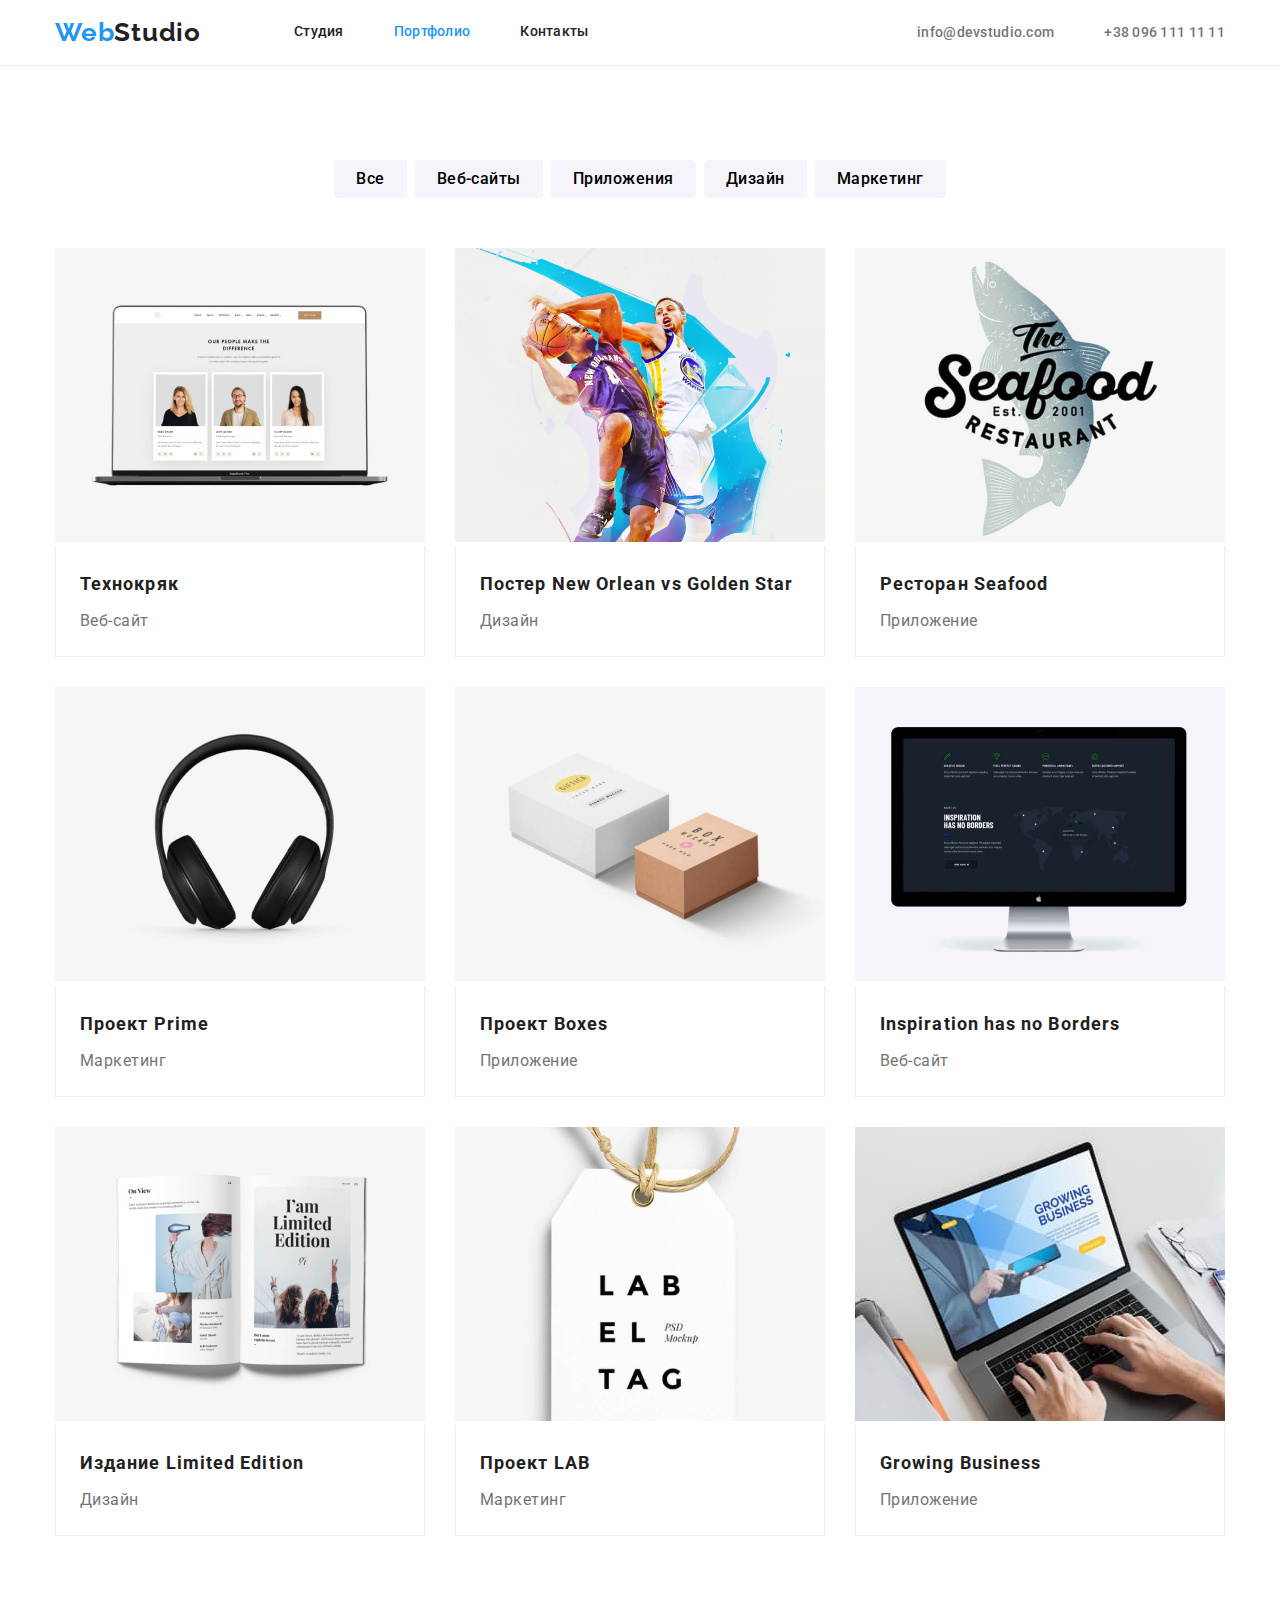
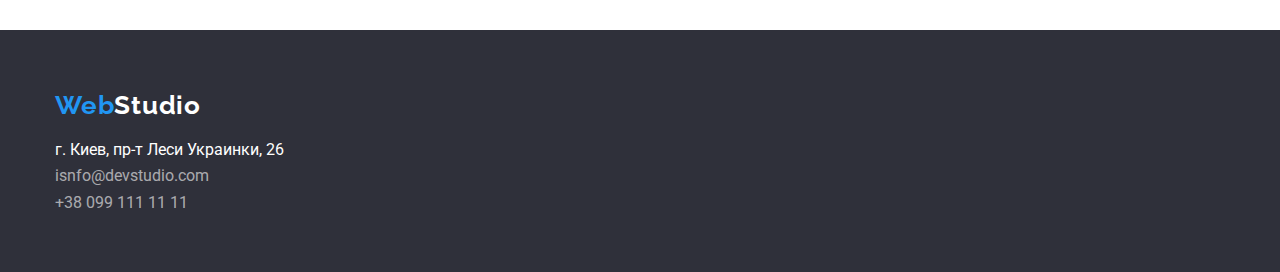
==== commit 4be60fc9: "Finish2" ====
--- a/portfolio.html
+++ b/portfolio.html
@@ -55,11 +55,11 @@
       </div>
     </header>
     <main>
-      <section class="filter">
+      <section class="section filter">
         <div class="container container-content">
           <h1 class="visually-hidden">Фильтры</h1>
           <ul class="filter-list">
-            <li class="">
+            <li class="filter-item">
               <button type="button" class="filter-btn">Все</button>
             </li>
             <li class="filter-item">
@@ -84,8 +84,10 @@
                   width="370"
                   class="content-foto"
                 />
-                <h2 class="content-title">Технокряк</h2>
-                <p class="content-text">Веб-сайт</p>
+                <div class="content-div">
+                  <h2 class="content-title">Технокряк</h2>
+                  <p class="content-text">Веб-сайт</p>
+                </div>
               </a>
             </li>
             <li class="content-item">
@@ -96,8 +98,12 @@
                   width="370"
                   class="content-foto"
                 />
-                <h2 class="content-title">Постер New Orlean vs Golden Star</h2>
-                <p class="content-text">Дизайн</p>
+                <div class="content-div">
+                  <h2 class="content-title">
+                    Постер New Orlean vs Golden Star
+                  </h2>
+                  <p class="content-text">Дизайн</p>
+                </div>
               </a>
             </li>
             <li class="content-item">
@@ -108,8 +114,10 @@
                   width="370"
                   class="content-foto"
                 />
-                <h2 class="content-title">Ресторан Seafood</h2>
-                <p class="content-text">Приложение</p>
+                <div class="content-div">
+                  <h2 class="content-title">Ресторан Seafood</h2>
+                  <p class="content-text">Приложение</p>
+                </div>
               </a>
             </li>
             <li class="content-item">
@@ -120,8 +128,10 @@
                   width="370"
                   class="content-foto"
                 />
-                <h2 class="content-title">Проект Prime</h2>
-                <p class="content-text">Маркетинг</p>
+                <div class="content-div">
+                  <h2 class="content-title">Проект Prime</h2>
+                  <p class="content-text">Маркетинг</p>
+                </div>
               </a>
             </li>
             <li class="content-item">
@@ -132,8 +142,10 @@
                   width="370"
                   class="content-foto"
                 />
-                <h2 class="content-title">Проект Boxes</h2>
-                <p class="content-text">Приложение</p>
+                <div class="content-div">
+                  <h2 class="content-title">Проект Boxes</h2>
+                  <p class="content-text">Приложение</p>
+                </div>
               </a>
             </li>
             <li class="content-item">
@@ -144,8 +156,10 @@
                   width="370"
                   class="content-foto"
                 />
-                <h2 class="content-title">Inspiration has no Borders</h2>
-                <p class="content-text">Веб-сайт</p>
+                <div class="content-div">
+                  <h2 class="content-title">Inspiration has no Borders</h2>
+                  <p class="content-text">Веб-сайт</p>
+                </div>
               </a>
             </li>
             <li class="content-item">
@@ -156,8 +170,10 @@
                   width="370"
                   class="content-foto"
                 />
-                <h2 class="content-title">Издание Limited Edition</h2>
-                <p class="content-text">Дизайн</p>
+                <div class="content-div">
+                  <h2 class="content-title">Издание Limited Edition</h2>
+                  <p class="content-text">Дизайн</p>
+                </div>
               </a>
             </li>
             <li class="content-item">
@@ -168,8 +184,10 @@
                   width="370"
                   class="content-foto"
                 />
-                <h2 class="content-title">Проект LAB</h2>
-                <p class="content-text">Маркетинг</p>
+                <div class="content-div">
+                  <h2 class="content-title">Проект LAB</h2>
+                  <p class="content-text">Маркетинг</p>
+                </div>
               </a>
             </li>
             <li class="content-item">
@@ -180,8 +198,10 @@
                   width="370"
                   class="content-foto"
                 />
-                <h2 class="content-title">Growing Business</h2>
-                <p class="content-text">Приложение</p>
+                <div class="content-div">
+                  <h2 class="content-title">Growing Business</h2>
+                  <p class="content-text">Приложение</p>
+                </div>
               </a>
             </li>
           </ul>
@@ -189,7 +209,7 @@
       </section>
     </main>
     <footer class="footer">
-      <div class="conteiner-footer">
+      <div class="container container-footer">
         <a href="" class="footer-logo logo"
           ><span class="color-logo">Web</span>Studio</a
         >
--- a/css/stile.css
+++ b/css/stile.css
@@ -5,6 +5,7 @@
   --btn-color-blue: #2196f3;
   --fon-background-grey: #2f303a;
   --fon-background-white: #e5e5e5;
+  --bacground-team: #f5f4fa;
   --footer-link-color: rgba(255, 255, 255, 0.6);
 }
 
@@ -61,7 +62,6 @@
   align-items: center;
 }
 .header {
-  width: 1600px;
   border-bottom: 1px solid #ececec;
 }
 
@@ -140,15 +140,13 @@
 
 /* .index.html */
 /* hero */
+
 .hero {
-  width: 1600px;
-  background: var(--fon-background-grey);
-}
-
-.container-hero {
   padding-top: 200px;
   padding-bottom: 200px;
-}
+  background: var(--fon-background-grey);
+}
+
 .hero-title {
   display: block;
   width: 696px;
@@ -191,10 +189,10 @@
 }
 
 /* benefits */
-.benefits {
-  width: 1600px;
-}
-
+.section {
+  padding-top: 94px;
+  padding-bottom: 94px;
+}
 .benefits-our {
   font-weight: 700;
   font-size: 36px;
@@ -204,8 +202,6 @@
 }
 .benefits-list {
   display: flex;
-  padding-top: 94px;
-  padding-bottom: 74px;
 }
 .benefits-item:not(:last-child) {
   margin-right: 30px;
@@ -229,12 +225,11 @@
 }
 /* work */
 .work {
-  width: 1600px;
-}
-
+  padding-top: 0;
+}
 .our-work {
   text-align: center;
-  padding-bottom: 50px;
+  margin-bottom: 50px;
   font-weight: 700;
   font-size: 36px;
   line-height: 1.17;
@@ -243,18 +238,22 @@
 }
 .work-list {
   display: flex;
-  padding-bottom: 94px;
 }
 .work-item:not(:last-child) {
   margin-right: 30px;
 }
+
+.img {
+  display: block;
+  max-width: 100%;
+  max-height: auto;
+}
 /* team */
 .team {
-  width: 1600px;
+  background: var(--bacground-team);
 }
 .team-our {
-  padding-top: 94px;
-  padding-bottom: 50px;
+  margin-bottom: 50px;
   text-align: center;
   font-weight: 700;
   font-size: 36px;
@@ -265,13 +264,16 @@
 .team-list {
   display: flex;
 }
-.team-item {
-  padding-bottom: 94px;
-}
+
 .team-item:not(:last-child) {
   margin-right: 30px;
 }
-
+.team-div {
+  padding-top: 30px;
+  padding-bottom: 30px;
+  border: 1px solid #eeeeee;
+  border-top: none;
+}
 .team-name {
   margin-top: 30px;
   text-align: center;
@@ -297,31 +299,27 @@
 
 /* portfolio */
 /* filter */
-.filter {
-  width: 1600px;
-}
-
-.container-content {
-  padding-top: 94px;
-  padding-bottom: 94px;
-}
+
 .filter-list {
   display: flex;
   flex-wrap: wrap;
   justify-content: center;
-  padding-bottom: 16px;
-  margin-bottom: 34px;
-}
+  margin-bottom: 50px;
+}
+.filter-item:not(:first-child) {
+  margin-left: 8px;
+}
+
 .filter-btn {
-  margin-left: 8px;
+  padding: 6px 22px;
   font-family: inherit;
   font-weight: 500;
   font-size: 16px;
   line-height: 1.63;
   letter-spacing: 0.03em;
-  color: #212121;
   background: #f5f4fa;
   border-radius: 4px;
+  border: none;
   cursor: pointer;
 }
 
@@ -336,19 +334,28 @@
 .content-list {
   display: flex;
   flex-wrap: wrap;
-  border-bottom: 1px solid #ececec;
   margin: -15px;
 }
 
 .content-item {
-  width: calc((100% - 90) / 3);
+  width: calc((100% - 90px) / 3);
   margin: 15px;
 }
-
+.img {
+  display: block;
+  max-width: 100%;
+  max-height: auto;
+}
+.content-div {
+  padding-top: 20px;
+  padding-bottom: 20px;
+  padding-left: 24px;
+  padding-right: 24px;
+  border: 1px solid #eeeeee;
+  border-top: none;
+}
 .content-title {
-  margin-top: 20px;
   margin-bottom: 4px;
-  margin-left: 24px;
   font-weight: 700;
   font-size: 18px;
   line-height: 2;
@@ -357,8 +364,6 @@
 }
 
 .content-text {
-  margin-left: 24px;
-  margin-bottom: 20px;
   font-size: 16px;
   line-height: 1.87;
   letter-spacing: 0.03em;
@@ -368,18 +373,11 @@
 /* footer */
 
 .footer {
-  width: 1600px;
-  background-color: var(--fon-background-grey);
-}
-.conteiner-footer {
-  width: 1200px;
-  padding-left: 15px;
-  padding-right: 15px;
   padding-bottom: 60px;
   padding-top: 60px;
-  margin-left: auto;
-  margin-right: auto;
-}
+  background-color: var(--fon-background-grey);
+}
+
 .footer-logo {
   display: inline-block;
   margin-bottom: 20px;
